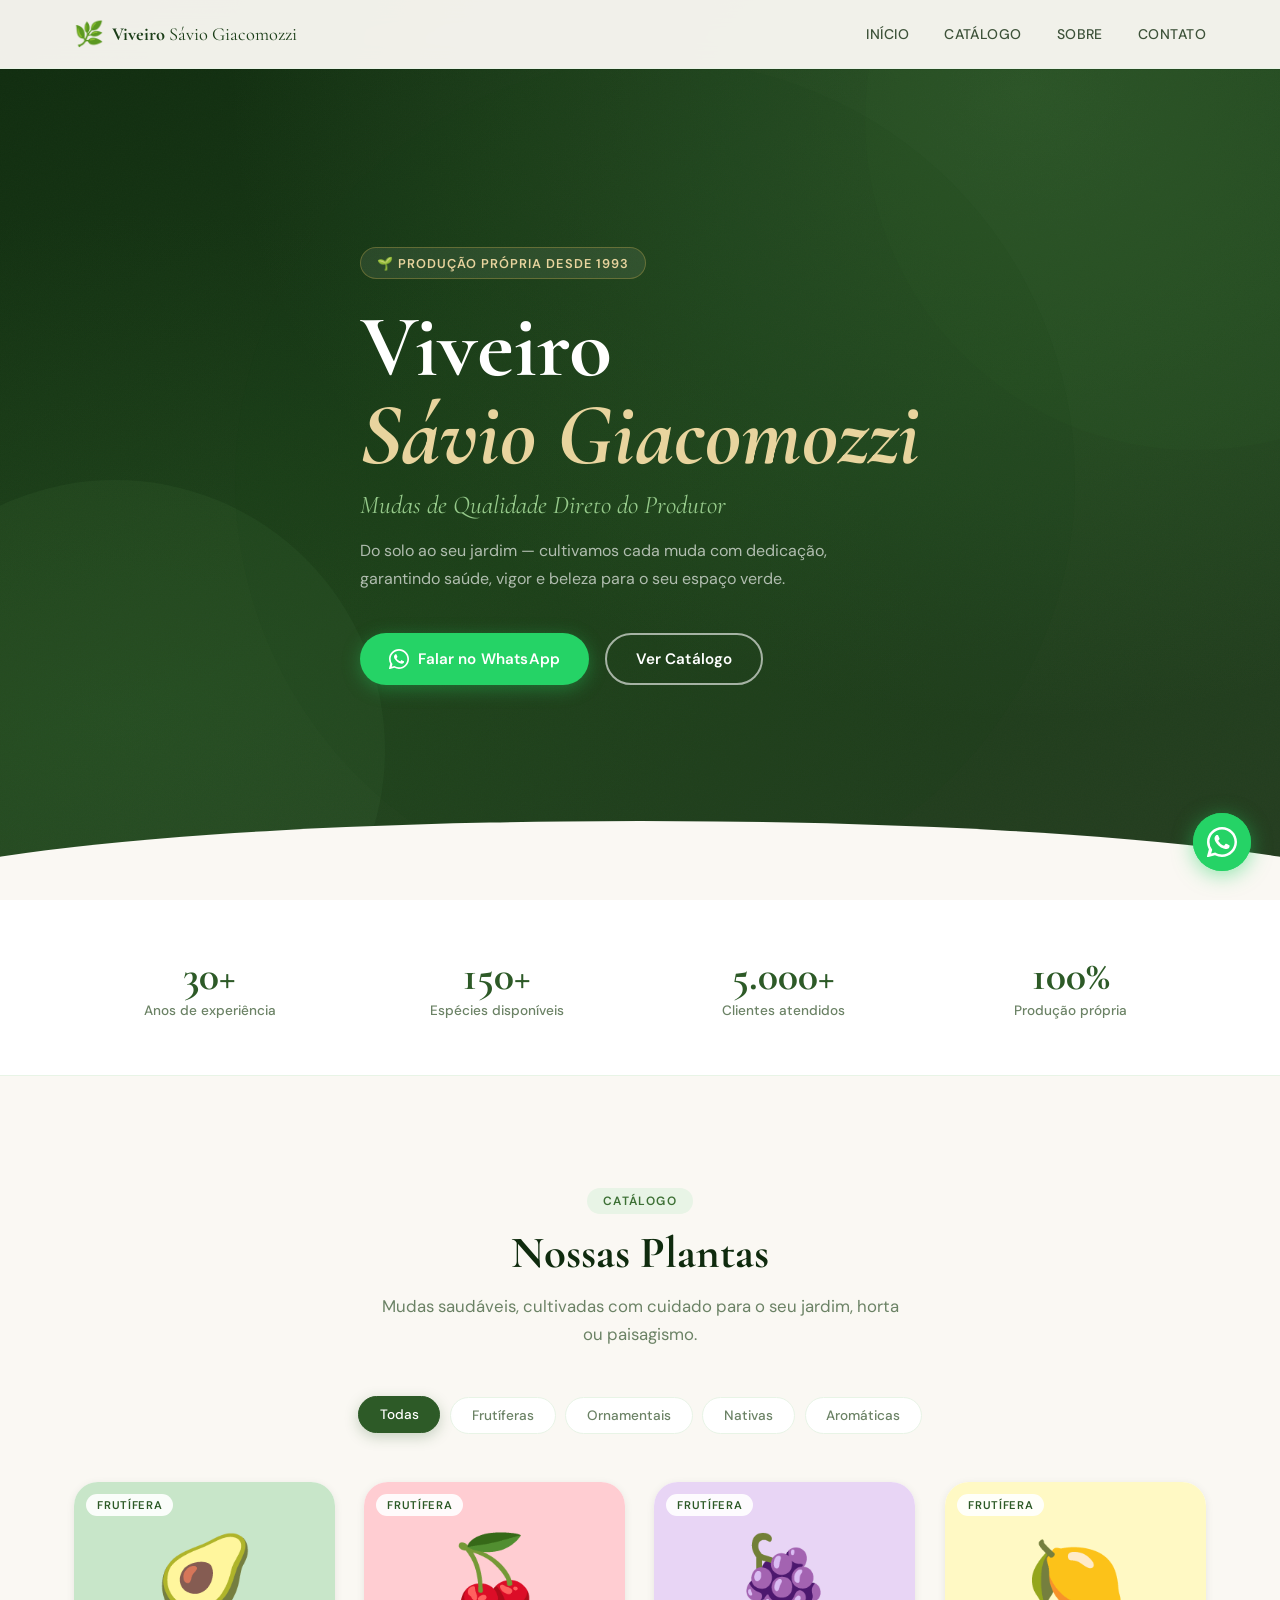
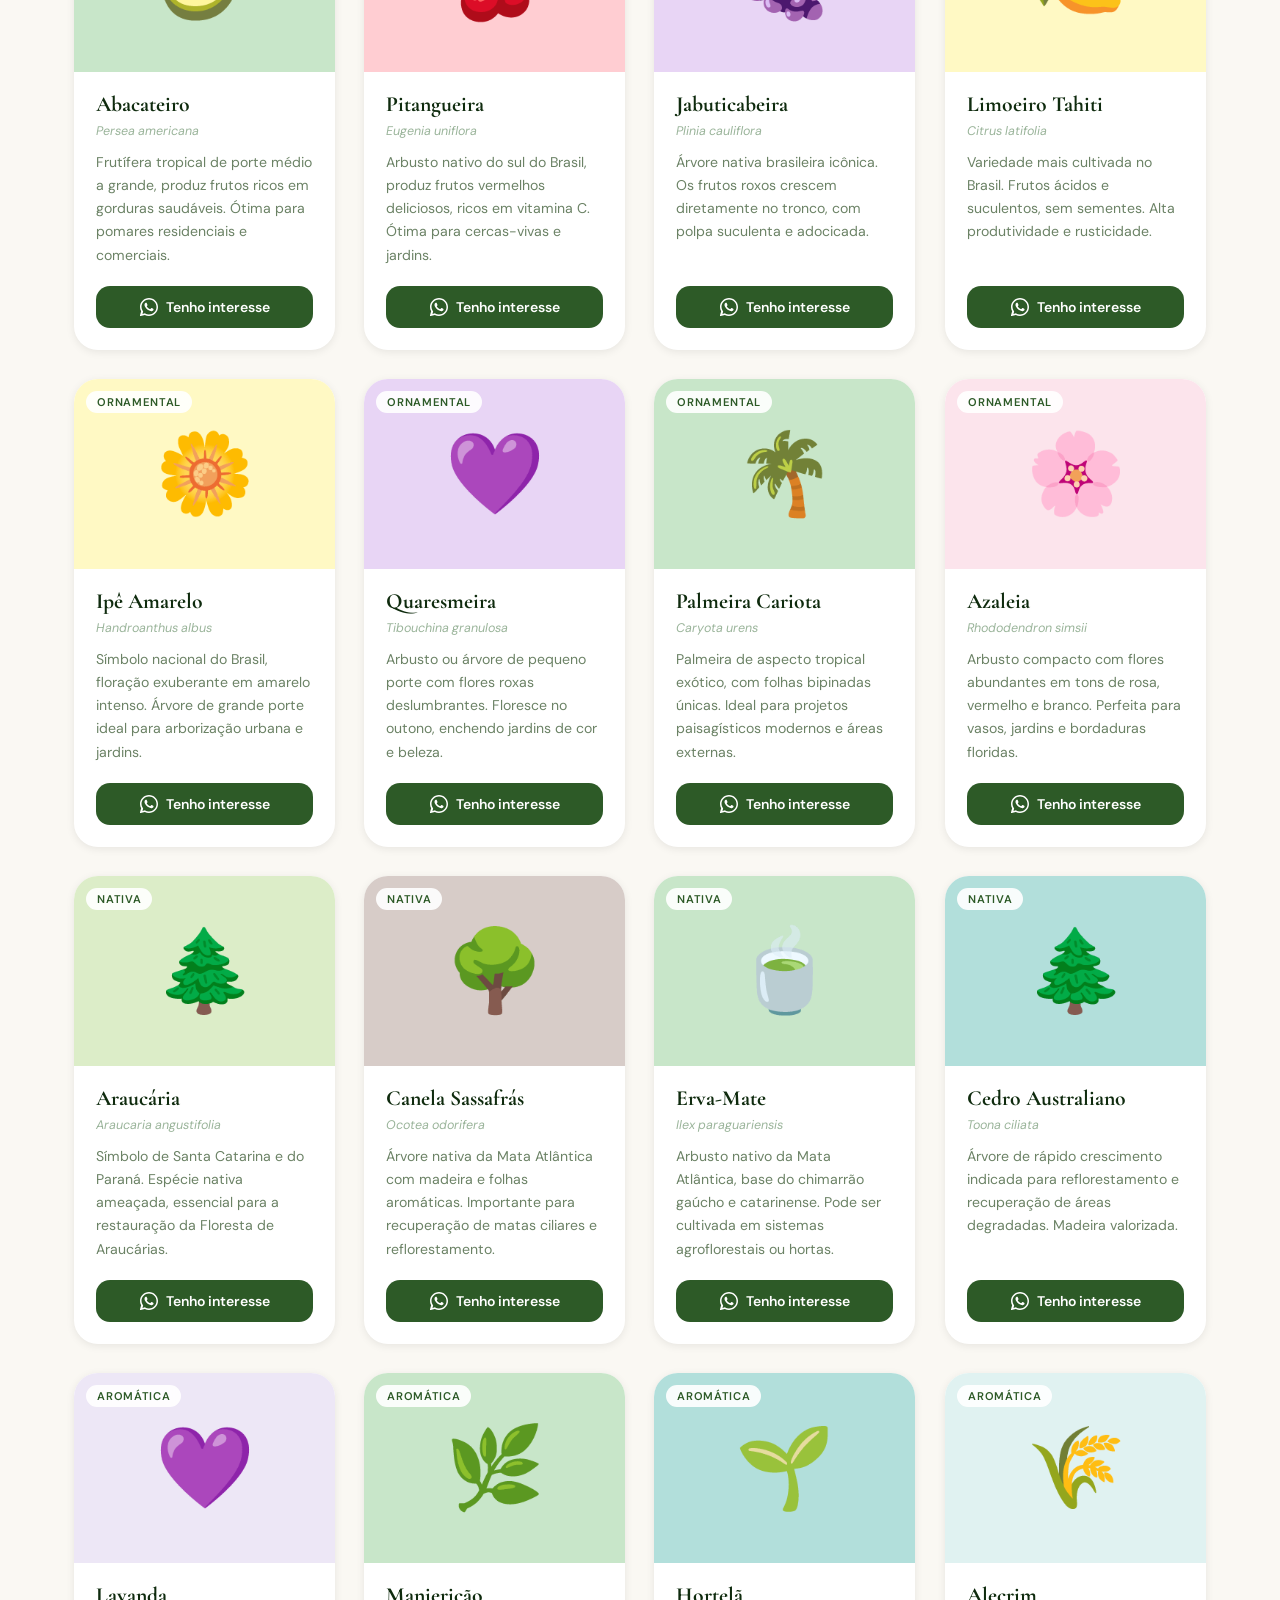
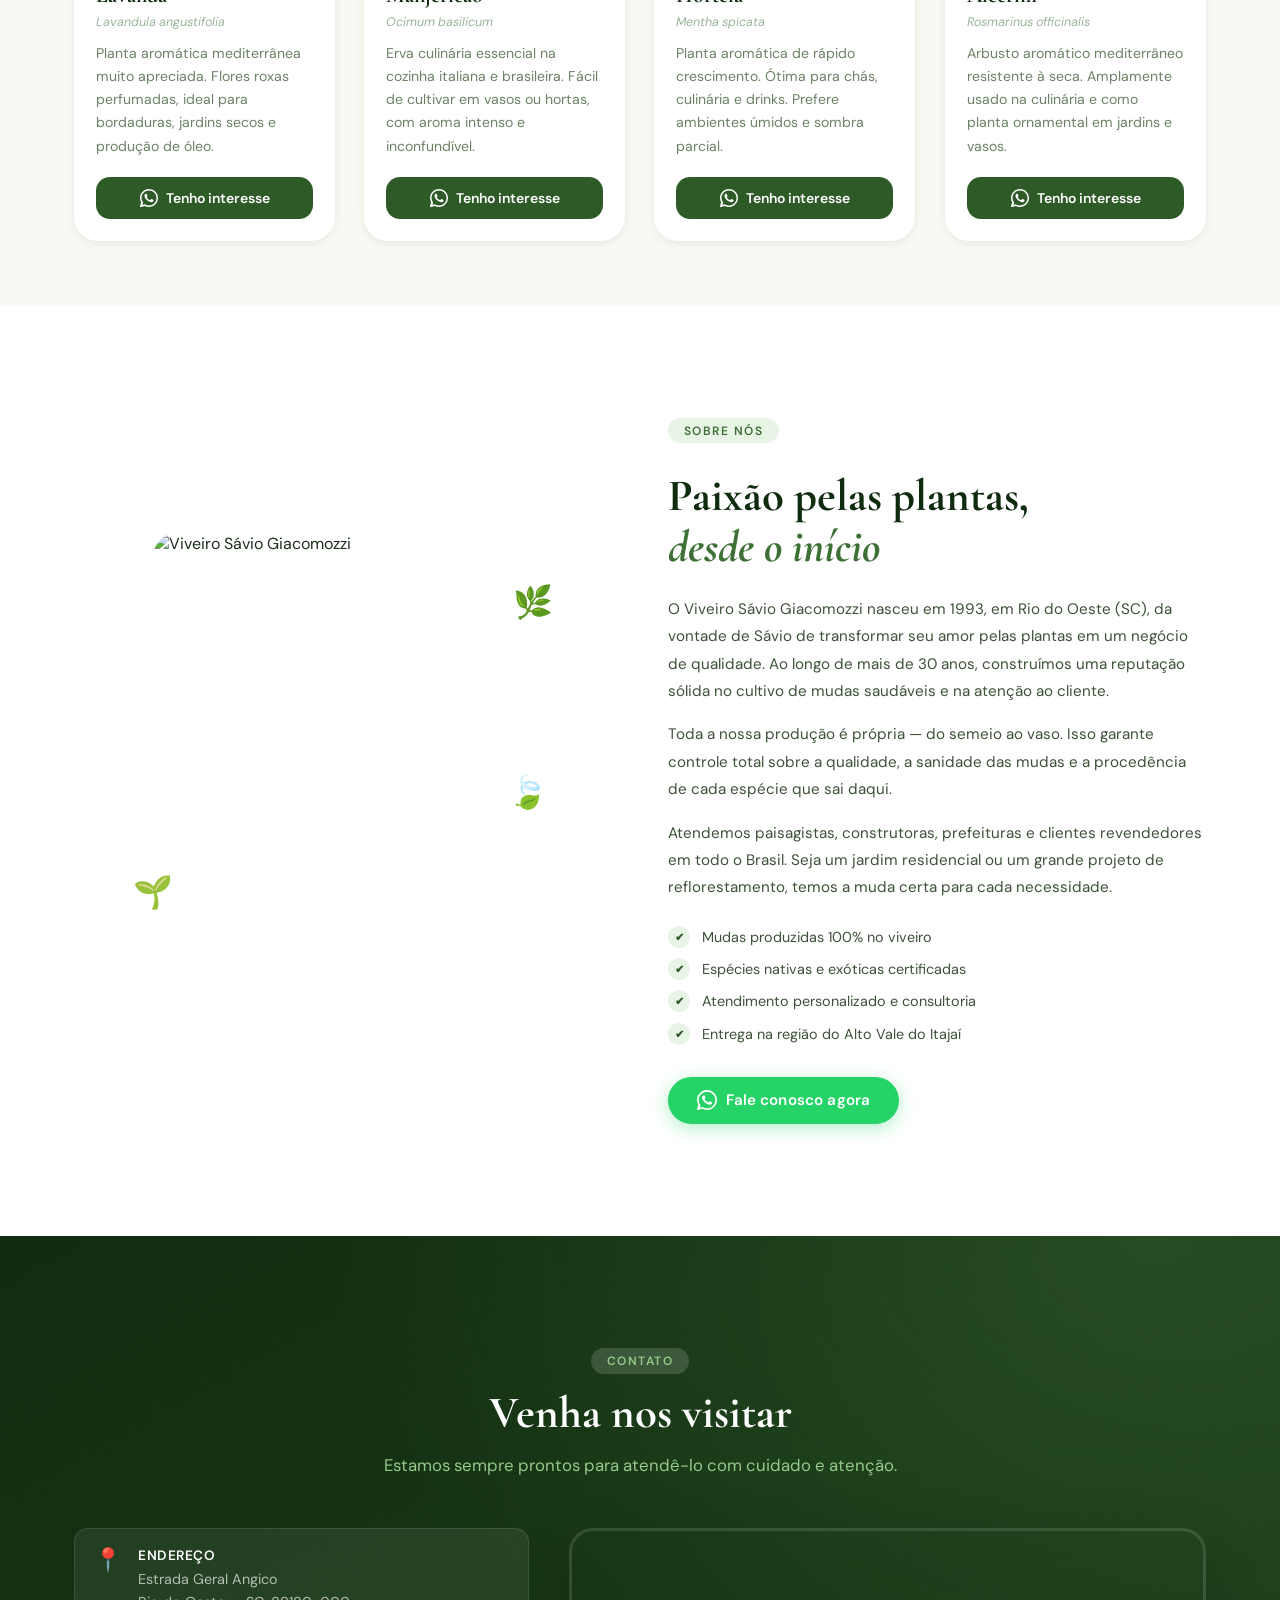
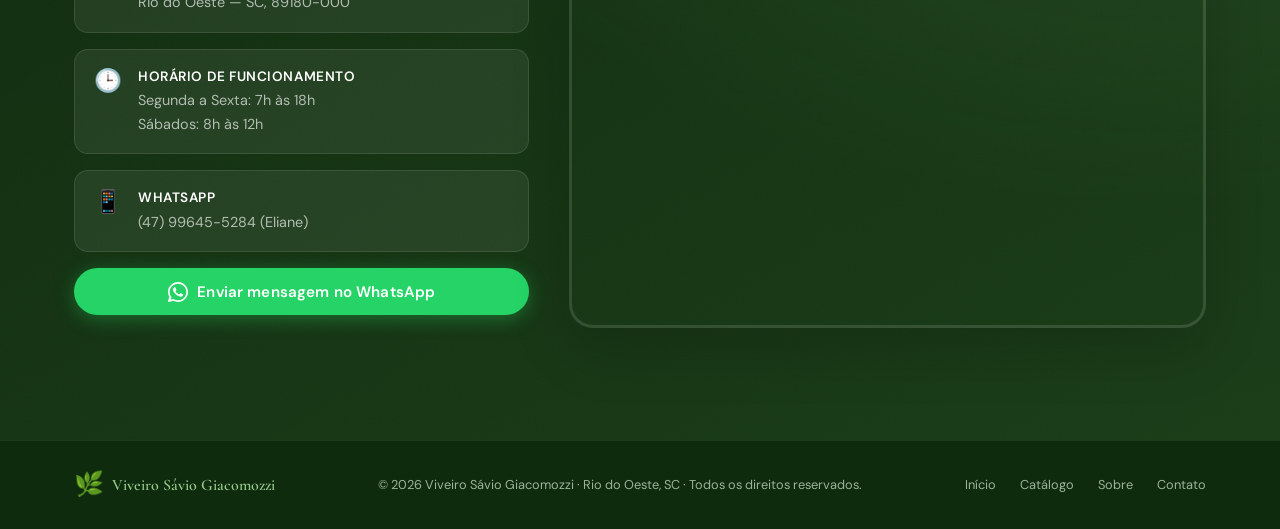
==== index.html @ 4f6715e6 "Add files via upload" ====
<!DOCTYPE html>
<html lang="pt-BR">
<head>
  <meta charset="UTF-8" />
  <meta name="viewport" content="width=device-width, initial-scale=1.0" />
  <title>Viveiro Sávio Giacomozzi — Mudas direto do produtor</title>
  <meta name="description" content="Viveiro Sávio Giacomozzi. Mudas de qualidade direto do produtor em Santa Catarina. Frutíferas, ornamentais, nativas e muito mais." />
  <link rel="stylesheet" href="style.css" />
  <!-- Google Fonts: Cormorant Garamond (display) + DM Sans (body) -->
  <link rel="preconnect" href="https://fonts.googleapis.com" />
  <link rel="preconnect" href="https://fonts.gstatic.com" crossorigin />
  <link href="https://fonts.googleapis.com/css2?family=Cormorant+Garamond:ital,wght@0,400;0,600;0,700;1,400;1,600&family=DM+Sans:wght@300;400;500;600&display=swap" rel="stylesheet" />
</head>
<body>

  <!-- ============================================================
       HEADER / NAV
  ============================================================ -->
  <header class="site-header" id="header">
    <div class="header-inner container">
      <a href="#home" class="logo" aria-label="Viveiro Sávio Giacomozzi">
        <span class="logo-icon">🌿</span>
        <span class="logo-text">
          <strong>Viveiro</strong> Sávio Giacomozzi
        </span>
      </a>

      <!-- Desktop nav -->
      <nav class="nav-desktop" aria-label="Menu principal">
        <a href="#home">Início</a>
        <a href="#catalogo">Catálogo</a>
        <a href="#sobre">Sobre</a>
        <a href="#contato">Contato</a>
      </nav>

      <!-- Hamburger (mobile) -->
      <button class="hamburger" id="hamburger" aria-label="Abrir menu" aria-expanded="false">
        <span></span><span></span><span></span>
      </button>
    </div>

    <!-- Mobile menu -->
    <nav class="nav-mobile" id="navMobile" aria-label="Menu mobile">
      <a href="#home" class="nav-mobile__link">Início</a>
      <a href="#catalogo" class="nav-mobile__link">Catálogo</a>
      <a href="#sobre" class="nav-mobile__link">Sobre</a>
      <a href="#contato" class="nav-mobile__link">Contato</a>
    </nav>
  </header>

  <!-- ============================================================
       HERO / HOME
  ============================================================ -->
  <section class="hero" id="home">
    <!-- Decorative botanical SVG layer -->
    <div class="hero__bg-art" aria-hidden="true">
      <svg viewBox="0 0 900 600" xmlns="http://www.w3.org/2000/svg" preserveAspectRatio="xMidYMid slice">
        <circle cx="820" cy="80"  r="220" fill="#2d5a27" opacity="0.18"/>
        <circle cx="100" cy="500" r="180" fill="#4a7c3f" opacity="0.14"/>
        <circle cx="460" cy="320" r="280" fill="#1a3d17" opacity="0.10"/>
      </svg>
    </div>

    <div class="hero__content container">
      <div class="hero__badge">🌱 Produção própria desde 1993</div>
      <h1 class="hero__title">
        Viveiro<br/>
        <em>Sávio Giacomozzi</em>
      </h1>
      <p class="hero__sub">Mudas de Qualidade Direto do Produtor</p>
      <p class="hero__desc">
        Do solo ao seu jardim — cultivamos cada muda com dedicação,<br class="br-hide"/>
        garantindo saúde, vigor e beleza para o seu espaço verde.
      </p>
      <div class="hero__actions">
        <a href="#" class="btn btn--whatsapp" id="heroWhatsapp">
          <svg class="btn__icon" viewBox="0 0 24 24" fill="currentColor" aria-hidden="true"><path d="M17.472 14.382c-.297-.149-1.758-.867-2.03-.967-.273-.099-.471-.148-.67.15-.197.297-.767.966-.94 1.164-.173.199-.347.223-.644.075-.297-.15-1.255-.463-2.39-1.475-.883-.788-1.48-1.761-1.653-2.059-.173-.297-.018-.458.13-.606.134-.133.298-.347.446-.52.149-.174.198-.298.298-.497.099-.198.05-.371-.025-.52-.075-.149-.669-1.612-.916-2.207-.242-.579-.487-.5-.669-.51-.173-.008-.371-.01-.57-.01-.198 0-.52.074-.792.372-.272.297-1.04 1.016-1.04 2.479 0 1.462 1.065 2.875 1.213 3.074.149.198 2.096 3.2 5.077 4.487.709.306 1.262.489 1.694.625.712.227 1.36.195 1.871.118.571-.085 1.758-.719 2.006-1.413.248-.694.248-1.289.173-1.413-.074-.124-.272-.198-.57-.347z"/><path d="M12 0C5.373 0 0 5.373 0 12c0 2.115.549 4.099 1.51 5.824L.036 23.145a.75.75 0 0 0 .916.898l5.424-1.419A11.943 11.943 0 0 0 12 24c6.627 0 12-5.373 12-12S18.627 0 12 0zm0 22c-1.854 0-3.6-.5-5.105-1.373l-.367-.214-3.214.84.875-3.131-.232-.381A9.956 9.956 0 0 1 2 12C2 6.477 6.477 2 12 2s10 4.477 10 10-4.477 10-10 10z"/></svg>
          Falar no WhatsApp
        </a>
        <a href="#catalogo" class="btn btn--outline">Ver Catálogo</a>
      </div>
    </div>

    <!-- Decorative leaf strips -->
    <div class="hero__strip" aria-hidden="true"></div>
  </section>

  <!-- ============================================================
       STATS / DESTAQUES
  ============================================================ -->
  <section class="stats" aria-label="Nossos números">
    <div class="container stats__grid">
      <div class="stat-item" data-animate>
        <span class="stat-item__number">30+</span>
        <span class="stat-item__label">Anos de experiência</span>
      </div>
      <div class="stat-item" data-animate>
        <span class="stat-item__number">150+</span>
        <span class="stat-item__label">Espécies disponíveis</span>
      </div>
      <div class="stat-item" data-animate>
        <span class="stat-item__number">5.000+</span>
        <span class="stat-item__label">Clientes atendidos</span>
      </div>
      <div class="stat-item" data-animate>
        <span class="stat-item__number">100%</span>
        <span class="stat-item__label">Produção própria</span>
      </div>
    </div>
  </section>

  <!-- ============================================================
       CATÁLOGO DE PLANTAS
  ============================================================ -->
  <section class="catalogo" id="catalogo">
    <div class="container">
      <div class="section-header">
        <span class="section-header__tag">Catálogo</span>
        <h2 class="section-header__title">Nossas Plantas</h2>
        <p class="section-header__desc">Mudas saudáveis, cultivadas com cuidado para o seu jardim, horta ou paisagismo.</p>
      </div>

      <!-- Filtros de categoria -->
      <div class="filter-bar" role="tablist" aria-label="Filtrar plantas por categoria">
        <button class="filter-btn active" data-filter="all" role="tab" aria-selected="true">Todas</button>
        <button class="filter-btn" data-filter="frutiferas" role="tab" aria-selected="false">Frutíferas</button>
        <button class="filter-btn" data-filter="ornamentais" role="tab" aria-selected="false">Ornamentais</button>
        <button class="filter-btn" data-filter="nativas" role="tab" aria-selected="false">Nativas</button>
        <button class="filter-btn" data-filter="aromaticas" role="tab" aria-selected="false">Aromáticas</button>
      </div>

      <!-- Cards -->
      <div class="cards-grid" id="cardsGrid">
        <!-- Cards gerados via JS -->
      </div>
    </div>
  </section>

  <!-- ============================================================
       SOBRE
  ============================================================ -->
  <section class="sobre" id="sobre">
    <div class="container sobre__inner">

      <div class="sobre__visual" aria-hidden="true">
        <div class="sobre__photo-frame">
          <img src="./imagens/teste.jpg" alt="Viveiro Sávio Giacomozzi" style="width:100%; height:100%; object-fit:cover; border-radius:var(--radius-lg);" />
          <!-- Decorative botanical icons -->
          <div class="botanical-deco">
            <span class="bd bd--1">🌿</span>
            <span class="bd bd--2">🌱</span>
            <span class="bd bd--3">🍃</span>
            
          </div>
        </div>
      </div>

      <div class="sobre__text">
        <span class="section-header__tag">Sobre nós</span>
        <h2 class="sobre__title">Paixão pelas plantas,<br/><em>desde o início</em></h2>
        <p>
          O Viveiro Sávio Giacomozzi nasceu em 1993, em Rio do Oeste (SC), da vontade de Sávio de transformar seu amor pelas plantas em um negócio de qualidade. Ao longo de mais de 30 anos, construímos uma reputação sólida no cultivo de mudas saudáveis e na atenção ao cliente.
        </p>
        <p>
          Toda a nossa produção é própria — do semeio ao vaso. Isso garante controle total sobre a qualidade, a sanidade das mudas e a procedência de cada espécie que sai daqui.
        </p>
        <p>
          Atendemos paisagistas, construtoras, prefeituras e clientes revendedores em todo o Brasil. Seja um jardim residencial ou um grande projeto de reflorestamento, temos a muda certa para cada necessidade.
        </p>

        <ul class="sobre__features">
          <li>
            <span class="feature-icon">✔</span>
            <span>Mudas produzidas 100% no viveiro</span>
          </li>
          <li>
            <span class="feature-icon">✔</span>
            <span>Espécies nativas e exóticas certificadas</span>
          </li>
          <li>
            <span class="feature-icon">✔</span>
            <span>Atendimento personalizado e consultoria</span>
          </li>
          <li>
            <span class="feature-icon">✔</span>
            <span>Entrega na região do Alto Vale do Itajaí</span>
          </li>
        </ul>

        <a href="#" class="btn btn--whatsapp" id="sobreWhatsapp">
          <svg class="btn__icon" viewBox="0 0 24 24" fill="currentColor" aria-hidden="true"><path d="M17.472 14.382c-.297-.149-1.758-.867-2.03-.967-.273-.099-.471-.148-.67.15-.197.297-.767.966-.94 1.164-.173.199-.347.223-.644.075-.297-.15-1.255-.463-2.39-1.475-.883-.788-1.48-1.761-1.653-2.059-.173-.297-.018-.458.13-.606.134-.133.298-.347.446-.52.149-.174.198-.298.298-.497.099-.198.05-.371-.025-.52-.075-.149-.669-1.612-.916-2.207-.242-.579-.487-.5-.669-.51-.173-.008-.371-.01-.57-.01-.198 0-.52.074-.792.372-.272.297-1.04 1.016-1.04 2.479 0 1.462 1.065 2.875 1.213 3.074.149.198 2.096 3.2 5.077 4.487.709.306 1.262.489 1.694.625.712.227 1.36.195 1.871.118.571-.085 1.758-.719 2.006-1.413.248-.694.248-1.289.173-1.413-.074-.124-.272-.198-.57-.347z"/><path d="M12 0C5.373 0 0 5.373 0 12c0 2.115.549 4.099 1.51 5.824L.036 23.145a.75.75 0 0 0 .916.898l5.424-1.419A11.943 11.943 0 0 0 12 24c6.627 0 12-5.373 12-12S18.627 0 12 0zm0 22c-1.854 0-3.6-.5-5.105-1.373l-.367-.214-3.214.84.875-3.131-.232-.381A9.956 9.956 0 0 1 2 12C2 6.477 6.477 2 12 2s10 4.477 10 10-4.477 10-10 10z"/></svg>
          Fale conosco agora
        </a>
      </div>
    </div>
  </section>

  <!-- ============================================================
       CONTATO
  ============================================================ -->
  <section class="contato" id="contato">
    <div class="container">
      <div class="section-header section-header--light">
        <span class="section-header__tag">Contato</span>
        <h2 class="section-header__title">Venha nos visitar</h2>
        <p class="section-header__desc">Estamos sempre prontos para atendê-lo com cuidado e atenção.</p>
      </div>

      <div class="contato__grid">
        <!-- Info cards -->
        <div class="contato__info">

          <div class="info-card">
            <span class="info-card__icon">📍</span>
            <div>
              <strong>Endereço</strong>
              <p>Estrada Geral Angico <br/>Rio do Oeste — SC, 89180-000</p>
            </div>
          </div>

          <div class="info-card">
            <span class="info-card__icon">🕒</span>
            <div>
              <strong>Horário de funcionamento</strong>
              <p>Segunda a Sexta: 7h às 18h<br/>Sábados: 8h às 12h</p>
            </div>
          </div>

          <div class="info-card">
            <span class="info-card__icon">📱</span>
            <div>
              <strong>WhatsApp</strong>
              <p>(47) 99645-5284 (Eliane)</p>
            </div>
          </div>

          <a href="#" class="btn btn--whatsapp btn--full" id="contatoWhatsapp">
            <svg class="btn__icon" viewBox="0 0 24 24" fill="currentColor" aria-hidden="true"><path d="M17.472 14.382c-.297-.149-1.758-.867-2.03-.967-.273-.099-.471-.148-.67.15-.197.297-.767.966-.94 1.164-.173.199-.347.223-.644.075-.297-.15-1.255-.463-2.39-1.475-.883-.788-1.48-1.761-1.653-2.059-.173-.297-.018-.458.13-.606.134-.133.298-.347.446-.52.149-.174.198-.298.298-.497.099-.198.05-.371-.025-.52-.075-.149-.669-1.612-.916-2.207-.242-.579-.487-.5-.669-.51-.173-.008-.371-.01-.57-.01-.198 0-.52.074-.792.372-.272.297-1.04 1.016-1.04 2.479 0 1.462 1.065 2.875 1.213 3.074.149.198 2.096 3.2 5.077 4.487.709.306 1.262.489 1.694.625.712.227 1.36.195 1.871.118.571-.085 1.758-.719 2.006-1.413.248-.694.248-1.289.173-1.413-.074-.124-.272-.198-.57-.347z"/><path d="M12 0C5.373 0 0 5.373 0 12c0 2.115.549 4.099 1.51 5.824L.036 23.145a.75.75 0 0 0 .916.898l5.424-1.419A11.943 11.943 0 0 0 12 24c6.627 0 12-5.373 12-12S18.627 0 12 0zm0 22c-1.854 0-3.6-.5-5.105-1.373l-.367-.214-3.214.84.875-3.131-.232-.381A9.956 9.956 0 0 1 2 12C2 6.477 6.477 2 12 2s10 4.477 10 10-4.477 10-10 10z"/></svg>
            Enviar mensagem no WhatsApp
          </a>
        </div>

        <!-- Mapa -->
        <div class="contato__mapa">
          <iframe
            src="https://www.google.com/maps/embed?pb=!1m18!1m12!1m3!1d1491.6268887045255!2d-49.841701436800754!3d-27.22837325829725!2m3!1f0!2f0!3f0!3m2!1i1024!2i768!4f13.1!3m3!1m2!1s0x94dfcf24ecdf8aa5%3A0x31631d253d05b7c4!2sViveiro%20Savio%20Giacomozzi!5e0!3m2!1spt-BR!2sbr!4v1774557422356!5m2!1spt-BR!2sbr" width="600" height="450" style="border:0;" allowfullscreen="" loading="lazy" referrerpolicy="no-referrer-when-downgrade"
            width="100%"
            height="100%"
            style="border:0;"
            allowfullscreen=""
            loading="lazy"
            referrerpolicy="no-referrer-when-downgrade"
            title="Localização do Viveiro Sávio Giacomozzi"
          ></iframe>
        </div>
      </div>
    </div>
  </section>

  <!-- ============================================================
       FOOTER
  ============================================================ -->
  <footer class="footer">
    <div class="container footer__inner">
      <div class="footer__brand">
        <span class="logo-icon">🌿</span>
        <span>Viveiro Sávio Giacomozzi</span>
      </div>
      <p class="footer__copy">© 2026 Viveiro Sávio Giacomozzi · Rio do Oeste, SC · Todos os direitos reservados.</p>
      <nav class="footer__nav" aria-label="Rodapé">
        <a href="#home">Início</a>
        <a href="#catalogo">Catálogo</a>
        <a href="#sobre">Sobre</a>
        <a href="#contato">Contato</a>
      </nav>
    </div>
  </footer>

  <!-- ============================================================
       BOTÃO FLUTUANTE WHATSAPP
  ============================================================ -->
  <a href="#" class="fab-whatsapp" id="fabWhatsapp" aria-label="Falar pelo WhatsApp">
    <svg viewBox="0 0 24 24" fill="currentColor" aria-hidden="true"><path d="M17.472 14.382c-.297-.149-1.758-.867-2.03-.967-.273-.099-.471-.148-.67.15-.197.297-.767.966-.94 1.164-.173.199-.347.223-.644.075-.297-.15-1.255-.463-2.39-1.475-.883-.788-1.48-1.761-1.653-2.059-.173-.297-.018-.458.13-.606.134-.133.298-.347.446-.52.149-.174.198-.298.298-.497.099-.198.05-.371-.025-.52-.075-.149-.669-1.612-.916-2.207-.242-.579-.487-.5-.669-.51-.173-.008-.371-.01-.57-.01-.198 0-.52.074-.792.372-.272.297-1.04 1.016-1.04 2.479 0 1.462 1.065 2.875 1.213 3.074.149.198 2.096 3.2 5.077 4.487.709.306 1.262.489 1.694.625.712.227 1.36.195 1.871.118.571-.085 1.758-.719 2.006-1.413.248-.694.248-1.289.173-1.413-.074-.124-.272-.198-.57-.347z"/><path d="M12 0C5.373 0 0 5.373 0 12c0 2.115.549 4.099 1.51 5.824L.036 23.145a.75.75 0 0 0 .916.898l5.424-1.419A11.943 11.943 0 0 0 12 24c6.627 0 12-5.373 12-12S18.627 0 12 0zm0 22c-1.854 0-3.6-.5-5.105-1.373l-.367-.214-3.214.84.875-3.131-.232-.381A9.956 9.956 0 0 1 2 12C2 6.477 6.477 2 12 2s10 4.477 10 10-4.477 10-10 10z"/></svg>
    <span class="fab-whatsapp__tooltip">Fale conosco!</span>
  </a>

  <script src="script.js"></script>
</body>
</html>
---- style.css ----
/* =============================================================
   VIVEIRO SÁVIO GIACOMOZZI — style.css
   Estética: Orgânica & Premium
   Tipografia: Cormorant Garamond (display) + DM Sans (body)
============================================================= */

/* ─── RESET & BASE ─────────────────────────────────────── */
*, *::before, *::after { box-sizing: border-box; margin: 0; padding: 0; }
html { scroll-behavior: smooth; font-size: 16px; }
body {
  font-family: 'DM Sans', sans-serif;
  font-weight: 400;
  color: var(--text);
  background: var(--bg);
  overflow-x: hidden;
  -webkit-font-smoothing: antialiased;
}
img { max-width: 100%; display: block; }
a { text-decoration: none; color: inherit; }
ul { list-style: none; }
button { font-family: inherit; cursor: pointer; border: none; background: none; }

/* ─── DESIGN TOKENS ────────────────────────────────────── */
:root {
  /* Colors */
  --green-900: #0f2b0e;
  --green-800: #1a3d17;
  --green-700: #2d5a27;
  --green-600: #3d7035;
  --green-500: #4a8641;
  --green-400: #6aaa5f;
  --green-300: #95c98a;
  --green-100: #e8f4e6;
  --green-50:  #f3faf2;

  --gold:      #c9a84c;
  --gold-light:#e8d49e;

  --cream:     #faf8f3;
  --white:     #ffffff;

  --text:      #1e2d1c;
  --text-mid:  #3d5239;
  --text-soft: #6b8265;
  --text-light:#9ab49a;

  --bg:        var(--cream);
  --bg-dark:   var(--green-800);

  /* Spacing */
  --space-xs:  0.5rem;
  --space-sm:  1rem;
  --space-md:  2rem;
  --space-lg:  4rem;
  --space-xl:  7rem;

  /* Radius */
  --radius-sm: 6px;
  --radius-md: 14px;
  --radius-lg: 24px;
  --radius-xl: 40px;

  /* Shadows */
  --shadow-sm: 0 2px 8px rgba(0,0,0,0.08);
  --shadow-md: 0 8px 32px rgba(0,0,0,0.12);
  --shadow-lg: 0 20px 60px rgba(0,0,0,0.16);

  /* Transitions */
  --ease: cubic-bezier(0.25, 0.46, 0.45, 0.94);
  --trans: 0.3s var(--ease);
}

/* ─── UTILS ─────────────────────────────────────────────── */
.container {
  max-width: 1180px;
  margin: 0 auto;
  padding: 0 1.5rem;
}
.br-hide { display: none; }
@media (min-width: 768px) { .br-hide { display: inline; } }

/* ─── HEADER ────────────────────────────────────────────── */
.site-header {
  position: fixed;
  top: 0; left: 0; right: 0;
  z-index: 900;
  background: rgba(250,248,243,0.96);
  backdrop-filter: blur(12px);
  box-shadow: 0 1px 0 rgba(0,0,0,0.08);
  transition: background var(--trans), box-shadow var(--trans);
}
.header-inner {
  display: flex;
  align-items: center;
  justify-content: space-between;
  height: 68px;
}

/* Logo */
.logo {
  display: flex;
  align-items: center;
  gap: 0.5rem;
}
.logo-icon { font-size: 1.5rem; line-height: 1; }
.logo-text {
  font-family: 'Cormorant Garamond', serif;
  font-size: 1.15rem;
  color: var(--green-800);
  white-space: nowrap;
}
.logo-text strong { font-weight: 700; }

/* Desktop nav */
.nav-desktop {
  display: none;
  gap: 2.2rem;
}
@media (min-width: 768px) { .nav-desktop { display: flex; } }
.nav-desktop a {
  font-size: 0.875rem;
  font-weight: 500;
  color: var(--text-mid);
  letter-spacing: 0.03em;
  text-transform: uppercase;
  transition: color var(--trans);
  position: relative;
}
.nav-desktop a::after {
  content: '';
  position: absolute;
  bottom: -3px; left: 0;
  width: 0; height: 2px;
  background: var(--green-600);
  transition: width var(--trans);
  border-radius: 2px;
}
.nav-desktop a:hover { color: var(--green-700); }
.nav-desktop a:hover::after { width: 100%; }

/* Hamburger */
.hamburger {
  display: flex;
  flex-direction: column;
  gap: 5px;
  padding: 6px;
}
@media (min-width: 768px) { .hamburger { display: none; } }
.hamburger span {
  display: block;
  width: 24px; height: 2px;
  background: var(--green-800);
  border-radius: 2px;
  transition: transform var(--trans), opacity var(--trans);
}
.hamburger.open span:nth-child(1) { transform: translateY(7px) rotate(45deg); }
.hamburger.open span:nth-child(2) { opacity: 0; }
.hamburger.open span:nth-child(3) { transform: translateY(-7px) rotate(-45deg); }

/* Mobile nav */
.nav-mobile {
  display: flex;
  flex-direction: column;
  background: var(--white);
  border-top: 1px solid var(--green-100);
  max-height: 0;
  overflow: hidden;
  transition: max-height 0.4s var(--ease);
}
.nav-mobile.open { max-height: 280px; }
.nav-mobile__link {
  padding: 1rem 1.5rem;
  font-size: 1rem;
  font-weight: 500;
  color: var(--text);
  border-bottom: 1px solid var(--green-50);
  transition: background var(--trans), color var(--trans);
}
.nav-mobile__link:hover {
  background: var(--green-50);
  color: var(--green-700);
}

/* ─── BUTTONS ────────────────────────────────────────────── */
.btn {
  display: inline-flex;
  align-items: center;
  gap: 0.6rem;
  padding: 0.85rem 1.8rem;
  border-radius: var(--radius-xl);
  font-size: 0.95rem;
  font-weight: 600;
  letter-spacing: 0.01em;
  transition: transform var(--trans), box-shadow var(--trans), background var(--trans), color var(--trans);
  cursor: pointer;
  white-space: nowrap;
}
.btn:hover { transform: translateY(-2px); }
.btn:active { transform: translateY(0); }

.btn--whatsapp {
  background: #25d366;
  color: var(--white);
  box-shadow: 0 4px 18px rgba(37,211,102,0.35);
}
.btn--whatsapp:hover {
  background: #20bc5c;
  box-shadow: 0 8px 28px rgba(37,211,102,0.45);
}

.btn--outline {
  background: transparent;
  color: var(--white);
  border: 2px solid rgba(255,255,255,0.6);
}
.btn--outline:hover {
  background: rgba(255,255,255,0.12);
  border-color: var(--white);
}

.btn--green {
  background: var(--green-700);
  color: var(--white);
  box-shadow: 0 4px 14px rgba(45,90,39,0.3);
}
.btn--green:hover {
  background: var(--green-600);
  box-shadow: 0 8px 24px rgba(45,90,39,0.38);
}

.btn__icon { width: 20px; height: 20px; flex-shrink: 0; }
.btn--full { width: 100%; justify-content: center; }

/* ─── SECTION HEADER ─────────────────────────────────────── */
.section-header {
  text-align: center;
  margin-bottom: 3rem;
}
.section-header__tag {
  display: inline-block;
  font-size: 0.75rem;
  font-weight: 600;
  letter-spacing: 0.12em;
  text-transform: uppercase;
  color: var(--green-600);
  background: var(--green-100);
  padding: 0.3rem 1rem;
  border-radius: 99px;
  margin-bottom: 0.9rem;
}
.section-header__title {
  font-family: 'Cormorant Garamond', serif;
  font-size: clamp(2rem, 4vw, 2.8rem);
  font-weight: 700;
  color: var(--green-900);
  line-height: 1.15;
  margin-bottom: 0.75rem;
}
.section-header__desc {
  font-size: 1.05rem;
  color: var(--text-soft);
  max-width: 520px;
  margin: 0 auto;
  line-height: 1.7;
}
.section-header--light .section-header__tag {
  background: rgba(255,255,255,0.15);
  color: var(--green-300);
}
.section-header--light .section-header__title { color: var(--white); }
.section-header--light .section-header__desc { color: var(--green-300); }

/* ─── HERO ───────────────────────────────────────────────── */
.hero {
  position: relative;
  min-height: 100vh;
  display: flex;
  align-items: center;
  background:
    radial-gradient(ellipse at 80% 10%, rgba(106,170,95,0.25) 0%, transparent 55%),
    radial-gradient(ellipse at 10% 80%, rgba(45,90,39,0.3) 0%, transparent 50%),
    linear-gradient(160deg, var(--green-900) 0%, var(--green-800) 55%, #253d20 100%);
  overflow: hidden;
}

/* Subtle noise texture overlay */
.hero::before {
  content: '';
  position: absolute;
  inset: 0;
  background-image: url("data:image/svg+xml,%3Csvg xmlns='http://www.w3.org/2000/svg' width='300' height='300'%3E%3Cfilter id='n'%3E%3CfeTurbulence type='fractalNoise' baseFrequency='0.75' numOctaves='4' stitchTiles='stitch'/%3E%3C/filter%3E%3Crect width='300' height='300' filter='url(%23n)' opacity='0.04'/%3E%3C/svg%3E");
  opacity: 0.6;
  pointer-events: none;
}

.hero__bg-art {
  position: absolute;
  inset: 0;
  pointer-events: none;
  overflow: hidden;
}
.hero__bg-art svg {
  width: 100%; height: 100%;
  position: absolute;
  inset: 0;
}

.hero__content {
  position: relative;
  z-index: 2;
  padding: 8rem 1.5rem 6rem;
  max-width: 1180px;
  margin: 0 auto;
}

.hero__badge {
  display: inline-flex;
  align-items: center;
  gap: 0.4rem;
  font-size: 0.8rem;
  font-weight: 600;
  letter-spacing: 0.08em;
  text-transform: uppercase;
  color: var(--gold-light);
  background: rgba(255,255,255,0.08);
  border: 1px solid rgba(201,168,76,0.35);
  padding: 0.4rem 1rem;
  border-radius: 99px;
  margin-bottom: 1.5rem;
  animation: fadeUp 0.7s var(--ease) both;
}

.hero__title {
  font-family: 'Cormorant Garamond', serif;
  font-size: clamp(3rem, 7vw, 5.5rem);
  font-weight: 700;
  color: var(--white);
  line-height: 1.0;
  margin-bottom: 0.6rem;
  animation: fadeUp 0.7s var(--ease) 0.1s both;
}
.hero__title em {
  font-style: italic;
  color: var(--gold-light);
  display: block;
}

.hero__sub {
  font-family: 'Cormorant Garamond', serif;
  font-size: clamp(1.2rem, 2.5vw, 1.6rem);
  font-style: italic;
  color: var(--green-300);
  margin-bottom: 1.1rem;
  animation: fadeUp 0.7s var(--ease) 0.2s both;
}

.hero__desc {
  font-size: 1rem;
  color: rgba(255,255,255,0.65);
  max-width: 480px;
  line-height: 1.75;
  margin-bottom: 2.5rem;
  animation: fadeUp 0.7s var(--ease) 0.3s both;
}

.hero__actions {
  display: flex;
  flex-wrap: wrap;
  gap: 1rem;
  animation: fadeUp 0.7s var(--ease) 0.4s both;
}

.hero__strip {
  position: absolute;
  bottom: -1px; left: 0; right: 0;
  height: 80px;
  background: var(--cream);
  clip-path: ellipse(60% 100% at 50% 100%);
}

/* ─── STATS ──────────────────────────────────────────────── */
.stats {
  background: var(--white);
  padding: 3.5rem 0;
  border-bottom: 1px solid var(--green-100);
}
.stats__grid {
  display: grid;
  grid-template-columns: repeat(2, 1fr);
  gap: 2rem 1rem;
  text-align: center;
}
@media (min-width: 640px) {
  .stats__grid { grid-template-columns: repeat(4, 1fr); }
}
.stat-item {
  display: flex; flex-direction: column; gap: 0.3rem;
  opacity: 0; transform: translateY(20px);
  transition: opacity 0.6s var(--ease), transform 0.6s var(--ease);
}
.stat-item.visible { opacity: 1; transform: translateY(0); }
.stat-item__number {
  font-family: 'Cormorant Garamond', serif;
  font-size: 2.6rem;
  font-weight: 700;
  color: var(--green-700);
  line-height: 1;
}
.stat-item__label {
  font-size: 0.85rem;
  color: var(--text-soft);
  font-weight: 500;
}

/* ─── CATÁLOGO ───────────────────────────────────────────── */
.catalogo {
  padding: var(--space-xl) 0 var(--space-lg);
  background: var(--cream);
}

/* Filtros */
.filter-bar {
  display: flex;
  flex-wrap: wrap;
  gap: 0.6rem;
  justify-content: center;
  margin-bottom: 3rem;
}
.filter-btn {
  padding: 0.55rem 1.3rem;
  border-radius: 99px;
  font-size: 0.85rem;
  font-weight: 500;
  color: var(--text-soft);
  background: var(--white);
  border: 1.5px solid var(--green-100);
  transition: background var(--trans), color var(--trans), border-color var(--trans), transform var(--trans), box-shadow var(--trans);
}
.filter-btn:hover, .filter-btn.active {
  background: var(--green-700);
  color: var(--white);
  border-color: var(--green-700);
  box-shadow: 0 4px 14px rgba(45,90,39,0.25);
  transform: translateY(-1px);
}

/* Grid de cards */
.cards-grid {
  display: grid;
  grid-template-columns: repeat(auto-fill, minmax(260px, 1fr));
  gap: 1.8rem;
}

/* Card */
.plant-card {
  background: var(--white);
  border-radius: var(--radius-lg);
  overflow: hidden;
  box-shadow: var(--shadow-sm);
  transition: transform var(--trans), box-shadow var(--trans);
  display: flex;
  flex-direction: column;
  animation: cardIn 0.5s var(--ease) both;
}
.plant-card:hover {
  transform: translateY(-6px);
  box-shadow: var(--shadow-md);
}
.plant-card.hidden {
  display: none;
}

/* Card image */
.plant-card__img {
  width: 100%;
  height: 190px;
  object-fit: cover;
  display: block;
  background: var(--green-100);
  position: relative;
  overflow: hidden;
}
.plant-card__img-wrap {
  height: 190px;
  overflow: hidden;
  position: relative;
}
.plant-card__img-wrap img {
  width: 100%; height: 100%;
  object-fit: cover;
  transition: transform 0.5s var(--ease);
}
.plant-card:hover .plant-card__img-wrap img { transform: scale(1.06); }

/* Category badge */
.plant-card__badge {
  position: absolute;
  top: 12px; left: 12px;
  background: rgba(255,255,255,0.9);
  color: var(--green-700);
  font-size: 0.7rem;
  font-weight: 600;
  letter-spacing: 0.06em;
  text-transform: uppercase;
  padding: 0.25rem 0.7rem;
  border-radius: 99px;
  backdrop-filter: blur(6px);
}

/* Card body */
.plant-card__body {
  padding: 1.2rem 1.4rem 1.4rem;
  display: flex;
  flex-direction: column;
  flex: 1;
}
.plant-card__name {
  font-family: 'Cormorant Garamond', serif;
  font-size: 1.35rem;
  font-weight: 700;
  color: var(--green-900);
  margin-bottom: 0.35rem;
}
.plant-card__sci {
  font-size: 0.78rem;
  font-style: italic;
  color: var(--text-light);
  margin-bottom: 0.75rem;
}
.plant-card__desc {
  font-size: 0.88rem;
  color: var(--text-soft);
  line-height: 1.65;
  flex: 1;
  margin-bottom: 1.2rem;
}
.plant-card__btn {
  display: inline-flex;
  align-items: center;
  justify-content: center;
  gap: 0.5rem;
  width: 100%;
  padding: 0.75rem 1rem;
  background: var(--green-700);
  color: var(--white);
  border-radius: var(--radius-md);
  font-size: 0.875rem;
  font-weight: 600;
  transition: background var(--trans), box-shadow var(--trans), transform var(--trans);
}
.plant-card__btn:hover {
  background: var(--green-600);
  box-shadow: 0 6px 20px rgba(45,90,39,0.3);
  transform: translateY(-1px);
}
.plant-card__btn svg { width: 18px; height: 18px; }

/* ─── SOBRE ───────────────────────────────────────────────── */
.sobre {
  background: var(--white);
  padding: var(--space-xl) 0;
}
.sobre__inner {
  display: grid;
  grid-template-columns: 1fr;
  gap: 3.5rem;
  align-items: center;
}
@media (min-width: 900px) {
  .sobre__inner { grid-template-columns: 1fr 1fr; }
}

.sobre__visual {
  display: flex;
  justify-content: center;
}
.sobre__photo-frame {
  position: relative;
  width: min(380px, 90vw);
  aspect-ratio: 4/5;
}
.sobre__photo-bg {
  width: 100%; height: 100%;
  border-radius: var(--radius-lg);
  background:
    radial-gradient(ellipse at 30% 40%, var(--green-400) 0%, var(--green-700) 50%, var(--green-900) 100%);
  box-shadow: var(--shadow-lg);
  position: relative;
  overflow: hidden;
}
.sobre__photo-bg::after {
  content: '🌿🌱🍃🌾🌻🌲🌳🌴';
  position: absolute;
  inset: 0;
  display: flex;
  align-items: center;
  justify-content: center;
  font-size: 5rem;
  letter-spacing: 1rem;
  line-height: 2;
  word-break: break-all;
  opacity: 0.18;
  filter: blur(1px);
}

.botanical-deco .bd {
  position: absolute;
  font-size: 2rem;
  animation: float 4s ease-in-out infinite;
}
.bd--1 { top: 10%;  right: -20px; animation-delay: 0s; }
.bd--2 { bottom: 20%; left: -20px; animation-delay: 1s; }
.bd--3 { top: 50%;  right: -15px; animation-delay: 2s; }
.bd--4 { bottom: 5%; right: 20%; animation-delay: 0.5s; }

.sobre__text .section-header__tag { text-align: left; }
.sobre__title {
  font-family: 'Cormorant Garamond', serif;
  font-size: clamp(2rem, 3.5vw, 2.8rem);
  font-weight: 700;
  color: var(--green-900);
  line-height: 1.15;
  margin: 0.8rem 0 1.4rem;
}
.sobre__title em { font-style: italic; color: var(--green-600); }

.sobre__text p {
  font-size: 0.95rem;
  color: var(--text-mid);
  line-height: 1.8;
  margin-bottom: 1rem;
}

.sobre__features {
  margin: 1.5rem 0 2rem;
  display: flex;
  flex-direction: column;
  gap: 0.65rem;
}
.sobre__features li {
  display: flex;
  align-items: center;
  gap: 0.75rem;
  font-size: 0.9rem;
  color: var(--text-mid);
}
.feature-icon {
  display: flex;
  align-items: center;
  justify-content: center;
  width: 22px; height: 22px;
  min-width: 22px;
  background: var(--green-100);
  color: var(--green-700);
  border-radius: 50%;
  font-size: 0.7rem;
  font-weight: 700;
}

/* ─── CONTATO ────────────────────────────────────────────── */
.contato {
  background:
    radial-gradient(ellipse at 90% 0%, rgba(106,170,95,0.2) 0%, transparent 50%),
    linear-gradient(150deg, var(--green-900) 0%, var(--green-800) 100%);
  padding: var(--space-xl) 0;
  position: relative;
  overflow: hidden;
}
.contato::before {
  content: '';
  position: absolute;
  inset: 0;
  background-image: url("data:image/svg+xml,%3Csvg xmlns='http://www.w3.org/2000/svg' width='300' height='300'%3E%3Cfilter id='n'%3E%3CfeTurbulence type='fractalNoise' baseFrequency='0.75' numOctaves='4' stitchTiles='stitch'/%3E%3C/filter%3E%3Crect width='300' height='300' filter='url(%23n)' opacity='0.04'/%3E%3C/svg%3E");
  opacity: 0.5;
  pointer-events: none;
}

.contato__grid {
  display: grid;
  grid-template-columns: 1fr;
  gap: 2.5rem;
  position: relative;
  z-index: 1;
}
@media (min-width: 768px) {
  .contato__grid { grid-template-columns: 1fr 1.4fr; align-items: start; }
}

.contato__info {
  display: flex;
  flex-direction: column;
  gap: 1rem;
}

.info-card {
  display: flex;
  gap: 1rem;
  align-items: flex-start;
  background: rgba(255,255,255,0.07);
  border: 1px solid rgba(255,255,255,0.1);
  border-radius: var(--radius-md);
  padding: 1.1rem 1.2rem;
  transition: background var(--trans);
}
.info-card:hover { background: rgba(255,255,255,0.11); }
.info-card__icon { font-size: 1.4rem; line-height: 1; flex-shrink: 0; margin-top: 2px; }
.info-card strong { display: block; color: var(--white); font-size: 0.85rem; font-weight: 600; letter-spacing: 0.04em; text-transform: uppercase; margin-bottom: 0.3rem; }
.info-card p { color: rgba(255,255,255,0.65); font-size: 0.9rem; line-height: 1.6; }

.contato__mapa {
  height: 400px;
  border-radius: var(--radius-lg);
  overflow: hidden;
  box-shadow: var(--shadow-lg);
  border: 3px solid rgba(255,255,255,0.12);
}
.contato__mapa iframe { width: 100%; height: 100%; border: 0; }

/* ─── FOOTER ─────────────────────────────────────────────── */
.footer {
  background: var(--green-900);
  padding: 2rem 0;
  border-top: 1px solid rgba(255,255,255,0.07);
}
.footer__inner {
  display: flex;
  flex-direction: column;
  align-items: center;
  gap: 0.9rem;
  text-align: center;
}
@media (min-width: 768px) {
  .footer__inner {
    flex-direction: row;
    justify-content: space-between;
    text-align: left;
  }
}
.footer__brand {
  display: flex;
  align-items: center;
  gap: 0.5rem;
  font-family: 'Cormorant Garamond', serif;
  font-size: 1rem;
  color: var(--green-300);
  font-weight: 600;
}
.footer__copy { font-size: 0.8rem; color: var(--text-light); }
.footer__nav {
  display: flex;
  gap: 1.5rem;
}
.footer__nav a {
  font-size: 0.8rem;
  color: var(--text-light);
  transition: color var(--trans);
}
.footer__nav a:hover { color: var(--green-300); }

/* ─── FAB WHATSAPP ────────────────────────────────────────── */
.fab-whatsapp {
  position: fixed;
  bottom: 1.8rem;
  right: 1.8rem;
  z-index: 800;
  width: 58px; height: 58px;
  background: #25d366;
  border-radius: 50%;
  display: flex;
  align-items: center;
  justify-content: center;
  box-shadow: 0 4px 20px rgba(37,211,102,0.5);
  transition: transform var(--trans), box-shadow var(--trans);
  animation: fabPop 0.6s var(--ease) 1s both;
}
.fab-whatsapp:hover {
  transform: scale(1.1);
  box-shadow: 0 8px 30px rgba(37,211,102,0.6);
}
.fab-whatsapp svg { width: 30px; height: 30px; color: var(--white); }

/* Pulse ring */
.fab-whatsapp::before {
  content: '';
  position: absolute;
  width: 100%; height: 100%;
  border-radius: 50%;
  background: #25d366;
  animation: pulse 2.5s ease-out infinite;
  z-index: -1;
}

/* Tooltip */
.fab-whatsapp__tooltip {
  position: absolute;
  right: calc(100% + 12px);
  background: var(--green-900);
  color: var(--white);
  font-size: 0.8rem;
  font-weight: 600;
  padding: 0.4rem 0.8rem;
  border-radius: var(--radius-sm);
  white-space: nowrap;
  pointer-events: none;
  opacity: 0;
  transform: translateX(6px);
  transition: opacity var(--trans), transform var(--trans);
}
.fab-whatsapp__tooltip::after {
  content: '';
  position: absolute;
  top: 50%; right: -5px;
  transform: translateY(-50%);
  border: 5px solid transparent;
  border-left-color: var(--green-900);
  border-right: 0;
}
.fab-whatsapp:hover .fab-whatsapp__tooltip {
  opacity: 1;
  transform: translateX(0);
}

/* ─── KEYFRAMES ───────────────────────────────────────────── */
@keyframes fadeUp {
  from { opacity: 0; transform: translateY(24px); }
  to   { opacity: 1; transform: translateY(0); }
}
@keyframes cardIn {
  from { opacity: 0; transform: translateY(16px) scale(0.97); }
  to   { opacity: 1; transform: translateY(0) scale(1); }
}
@keyframes float {
  0%, 100% { transform: translateY(0) rotate(0deg); }
  50%       { transform: translateY(-12px) rotate(8deg); }
}
@keyframes pulse {
  0%   { transform: scale(1);   opacity: 0.5; }
  70%  { transform: scale(1.7); opacity: 0; }
  100% { transform: scale(1.7); opacity: 0; }
}
@keyframes fabPop {
  from { opacity: 0; transform: scale(0.5); }
  to   { opacity: 1; transform: scale(1); }
}

/* ─── EMOJI PLACEHOLDER IMAGES ────────────────────────────── */
.card-emoji-bg {
  width: 100%;
  height: 190px;
  display: flex;
  align-items: center;
  justify-content: center;
  font-size: 5rem;
  transition: transform 0.5s var(--ease);
  border-radius: 0;
}
.plant-card:hover .card-emoji-bg { transform: scale(1.08); }

/* ─── RESPONSIVE TWEAKS ───────────────────────────────────── */
@media (max-width: 480px) {
  .hero__actions { flex-direction: column; }
  .btn { width: 100%; justify-content: center; }
  .hero__content { padding: 7rem 1rem 5rem; }
}
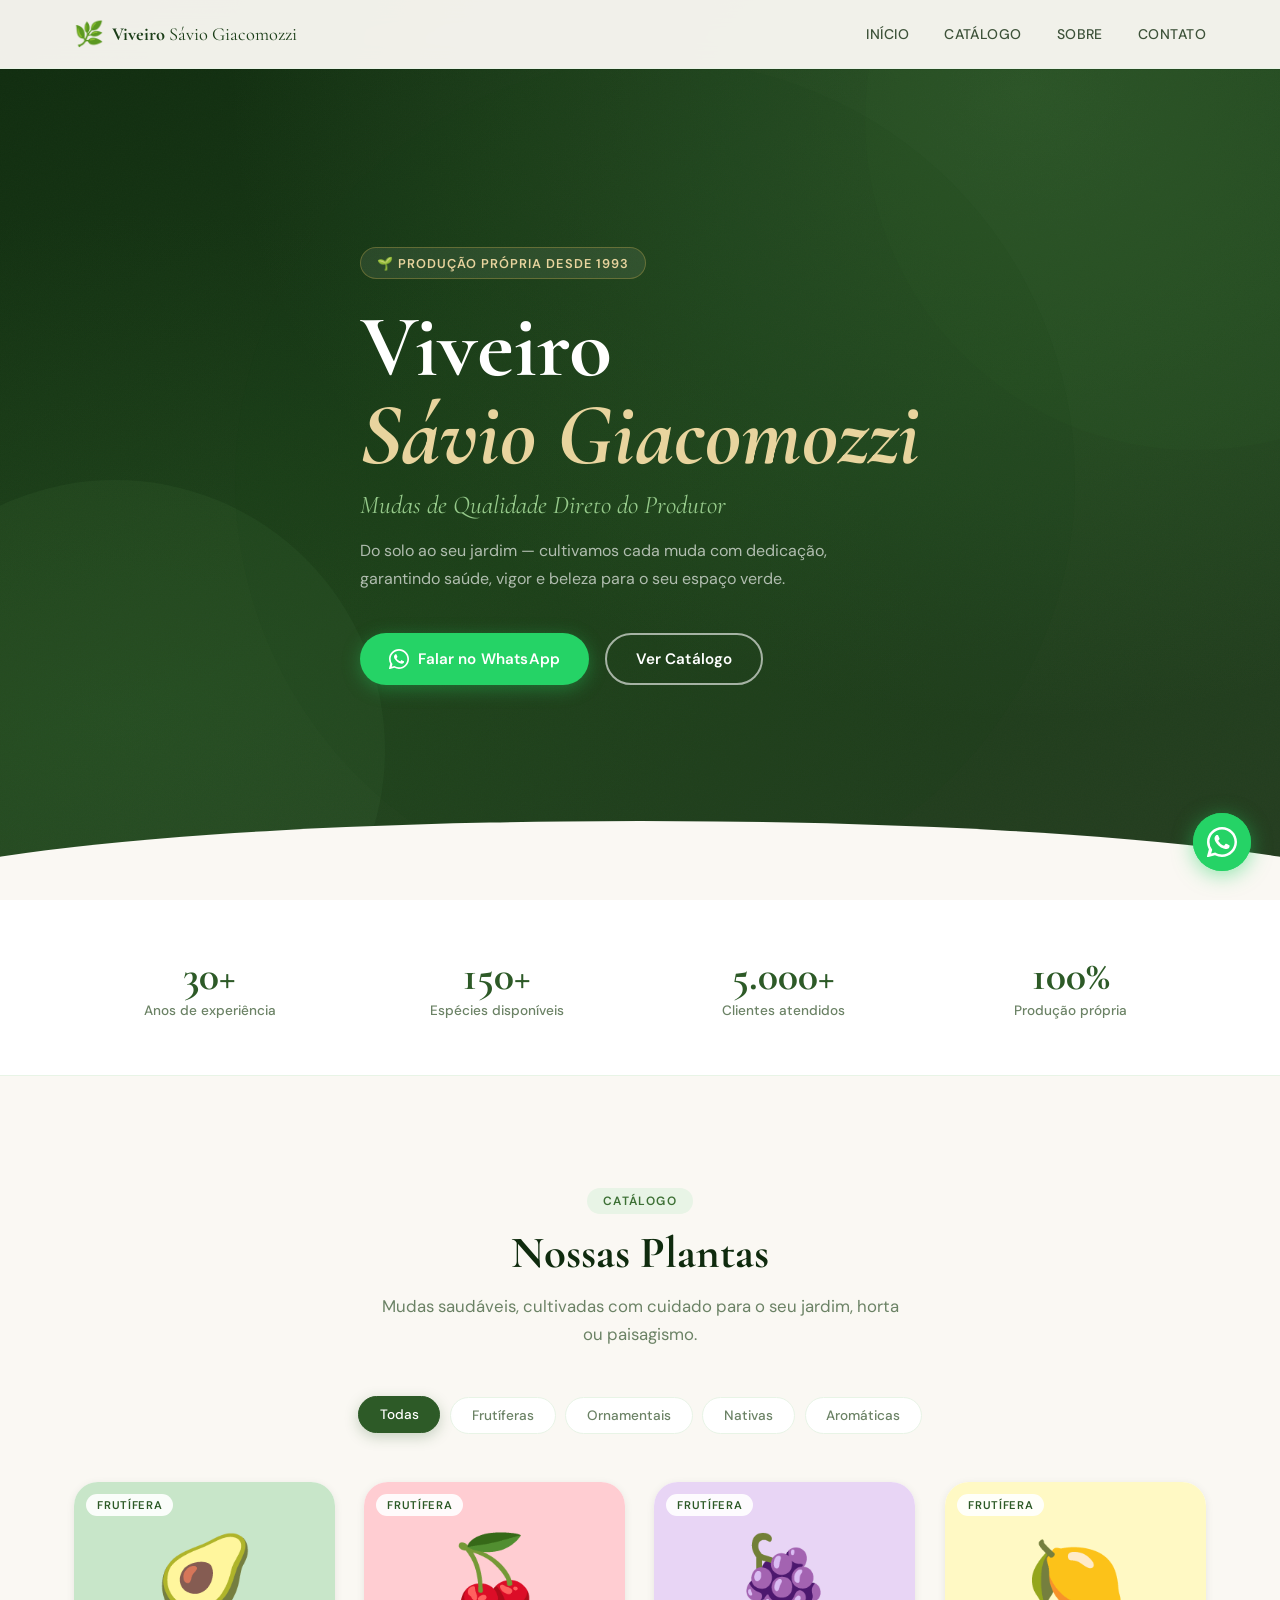
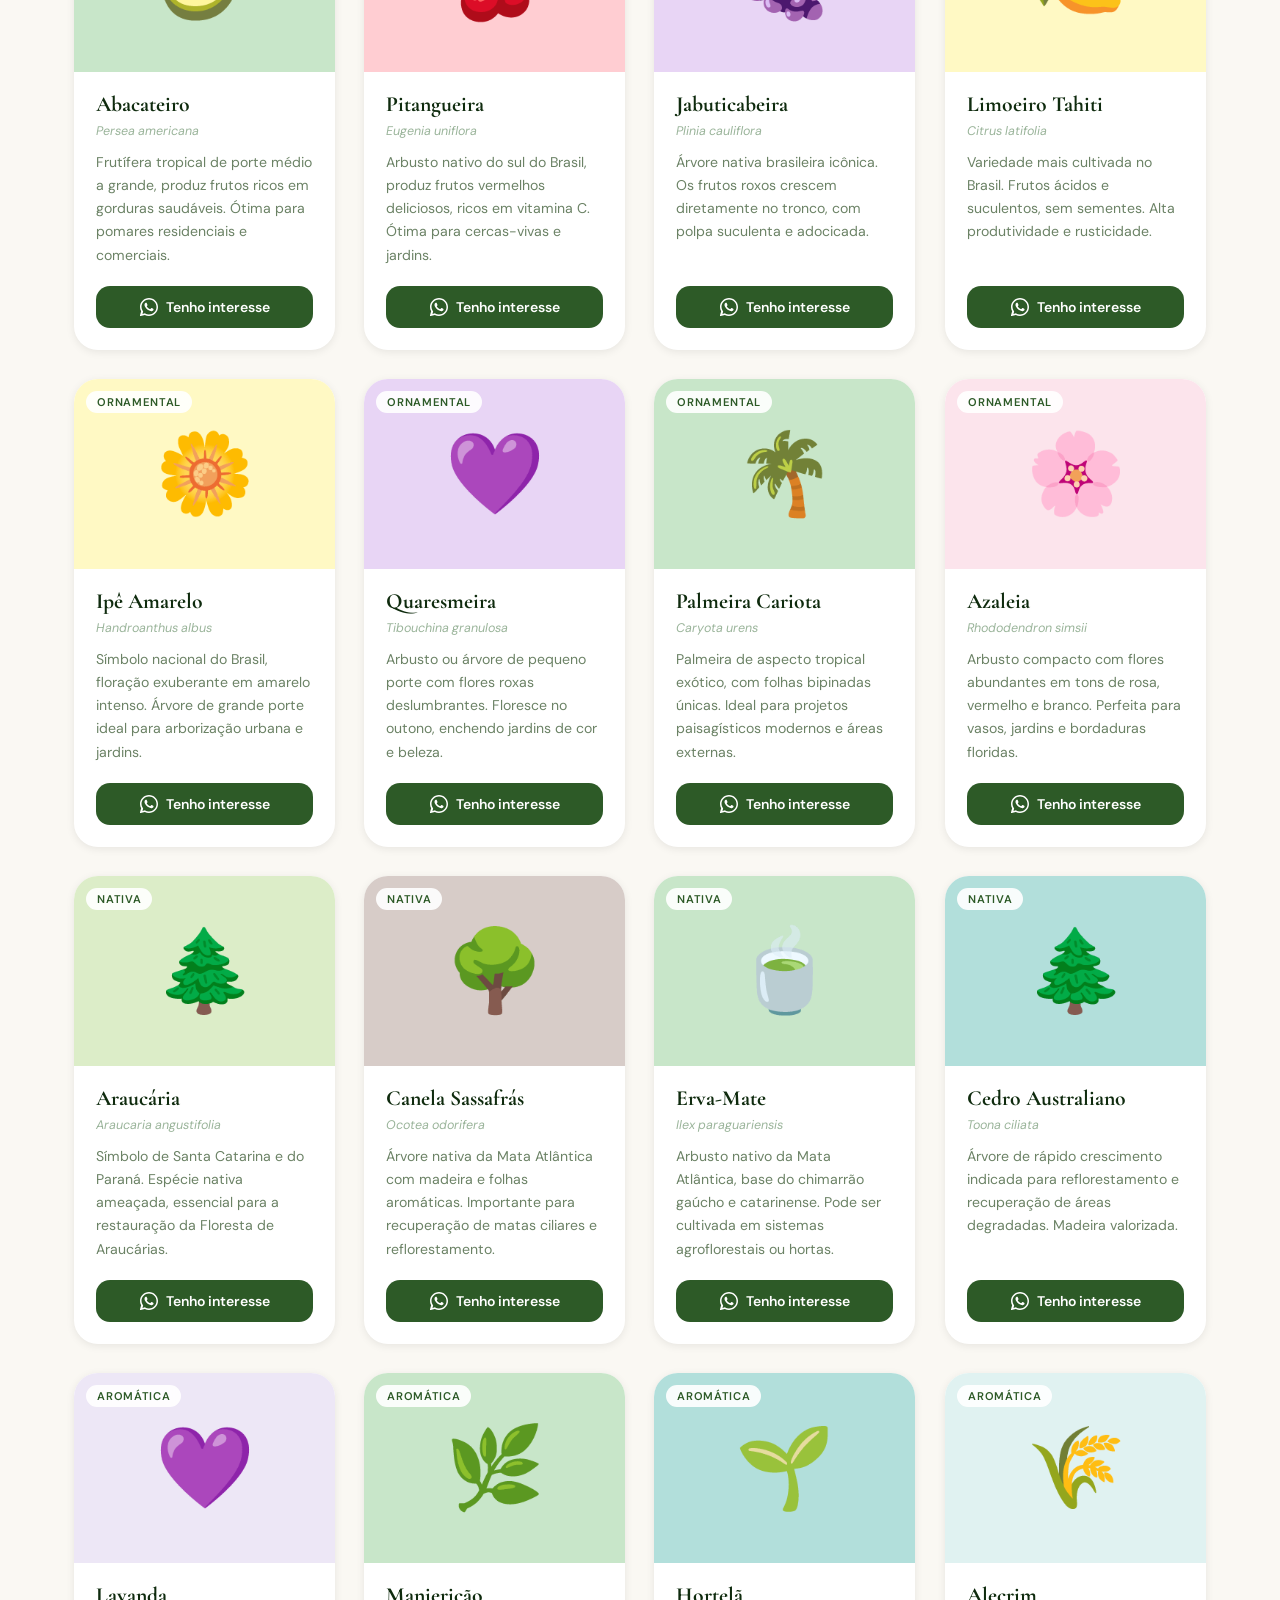
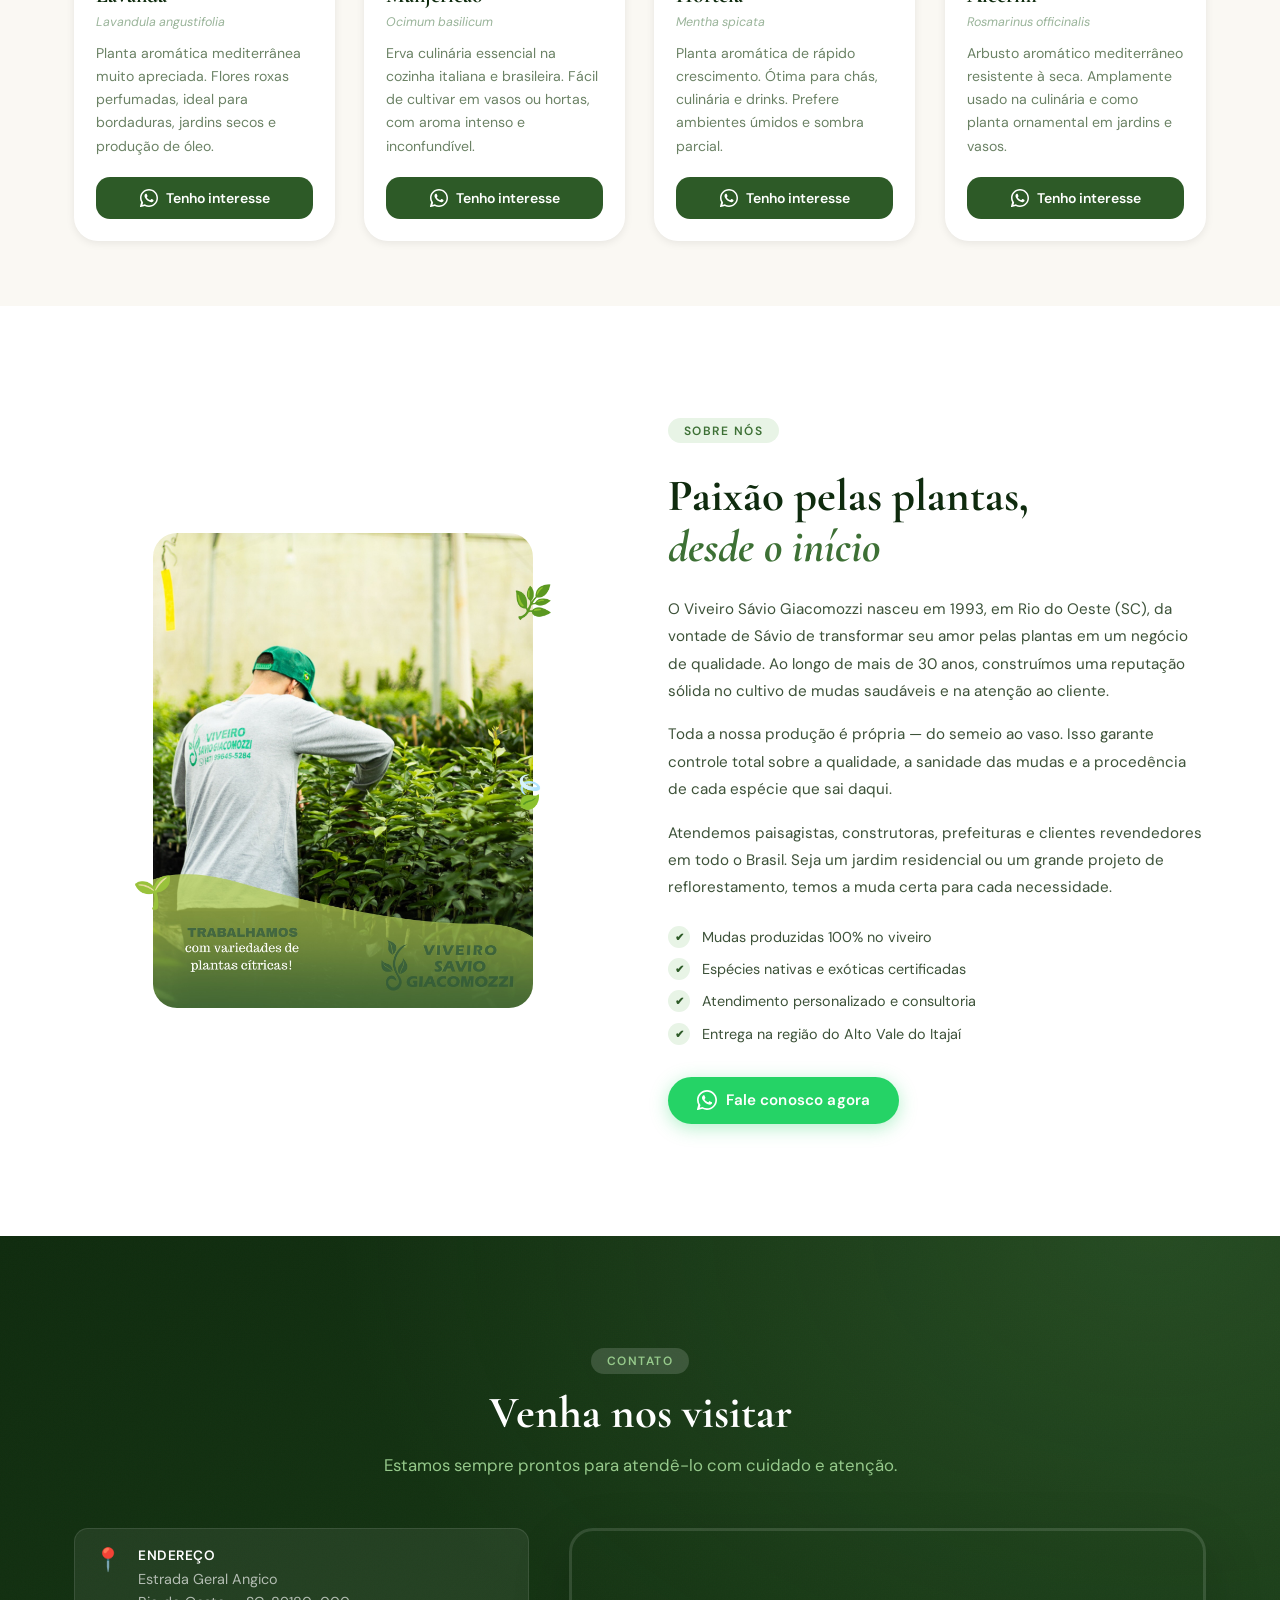
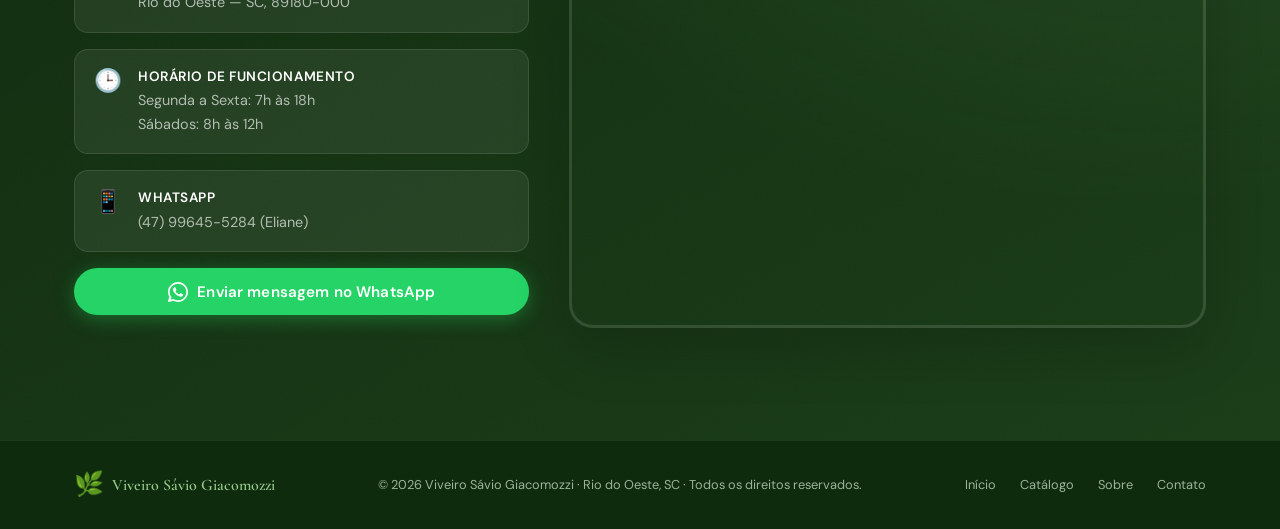
==== commit a70e5bb2: "Add files via upload" ====
--- a/index.html
+++ b/index.html
@@ -144,7 +144,7 @@
 
       <div class="sobre__visual" aria-hidden="true">
         <div class="sobre__photo-frame">
-          <img src="./imagens/teste.jpg" alt="Viveiro Sávio Giacomozzi" style="width:100%; height:100%; object-fit:cover; border-radius:var(--radius-lg);" />
+          <img src="teste.jpg" alt="Viveiro Sávio Giacomozzi" style="width:100%; height:100%; object-fit:cover; border-radius:var(--radius-lg);" />
           <!-- Decorative botanical icons -->
           <div class="botanical-deco">
             <span class="bd bd--1">🌿</span>
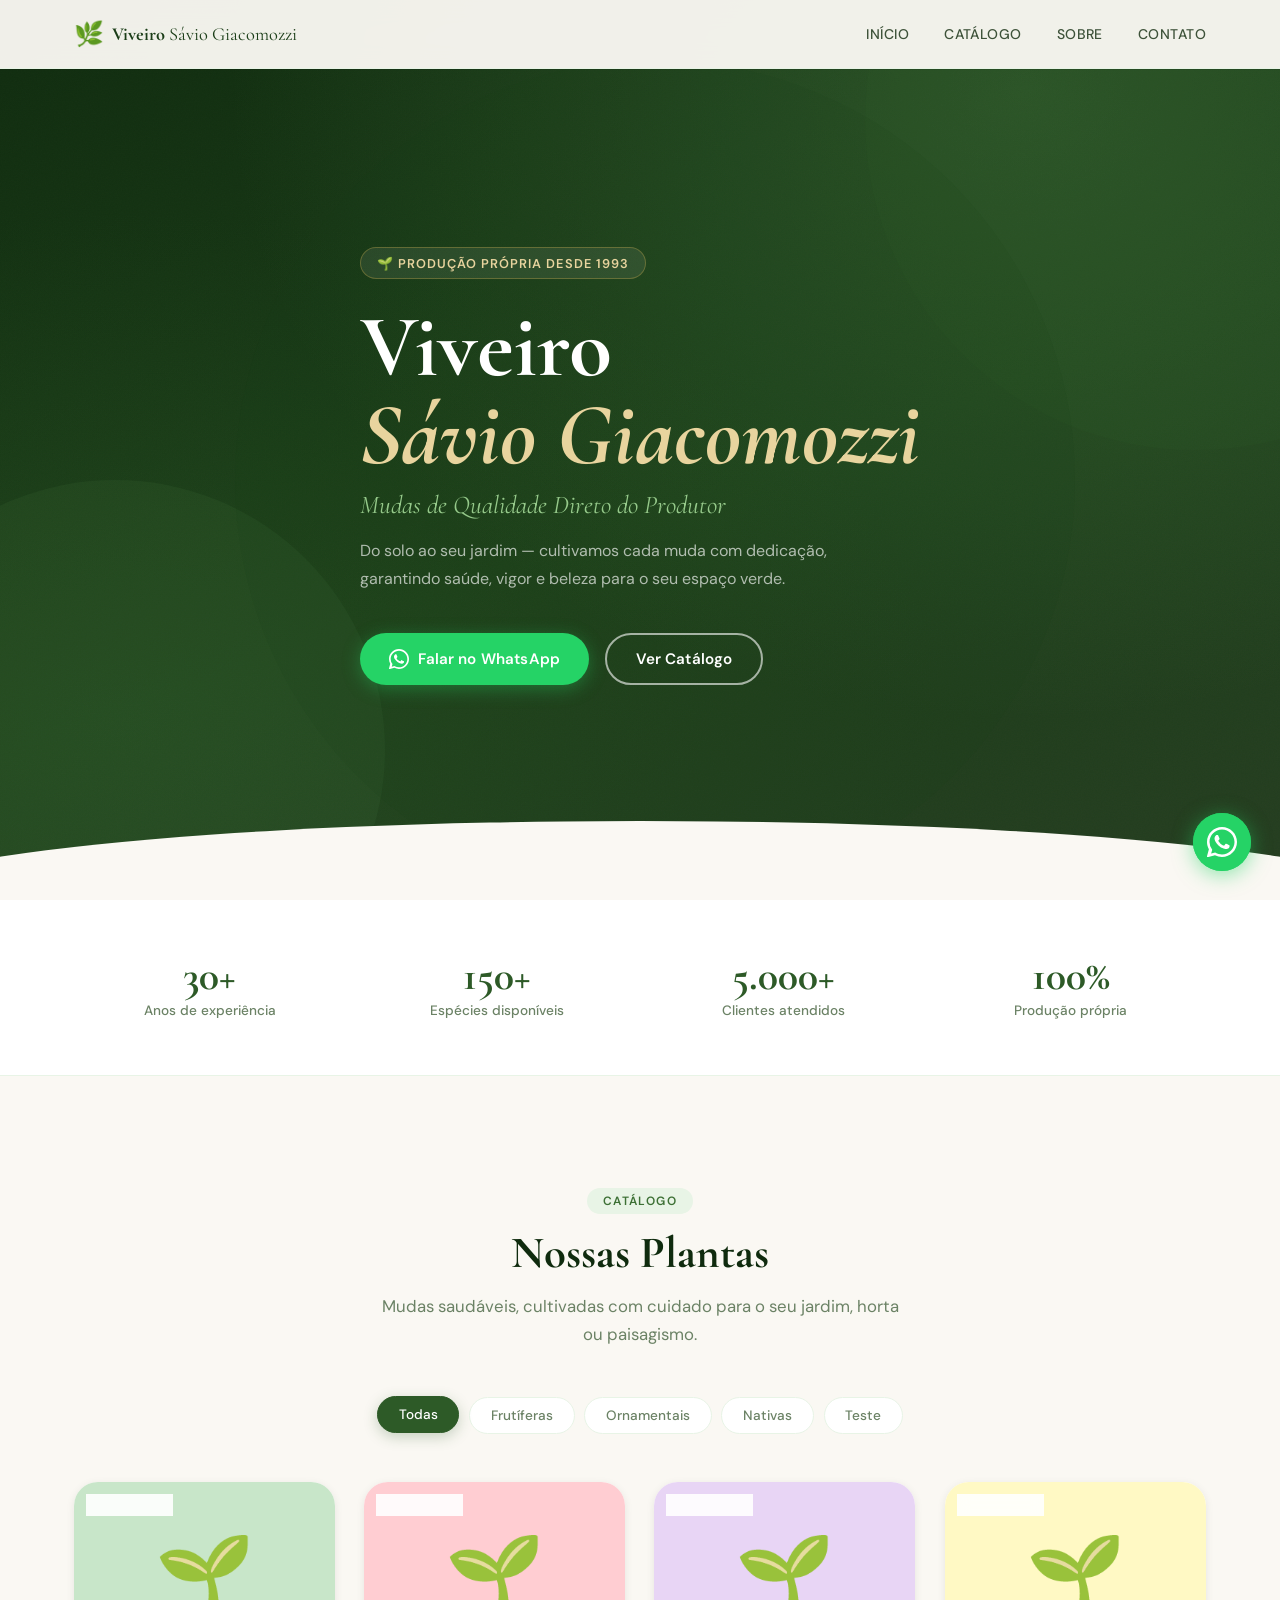
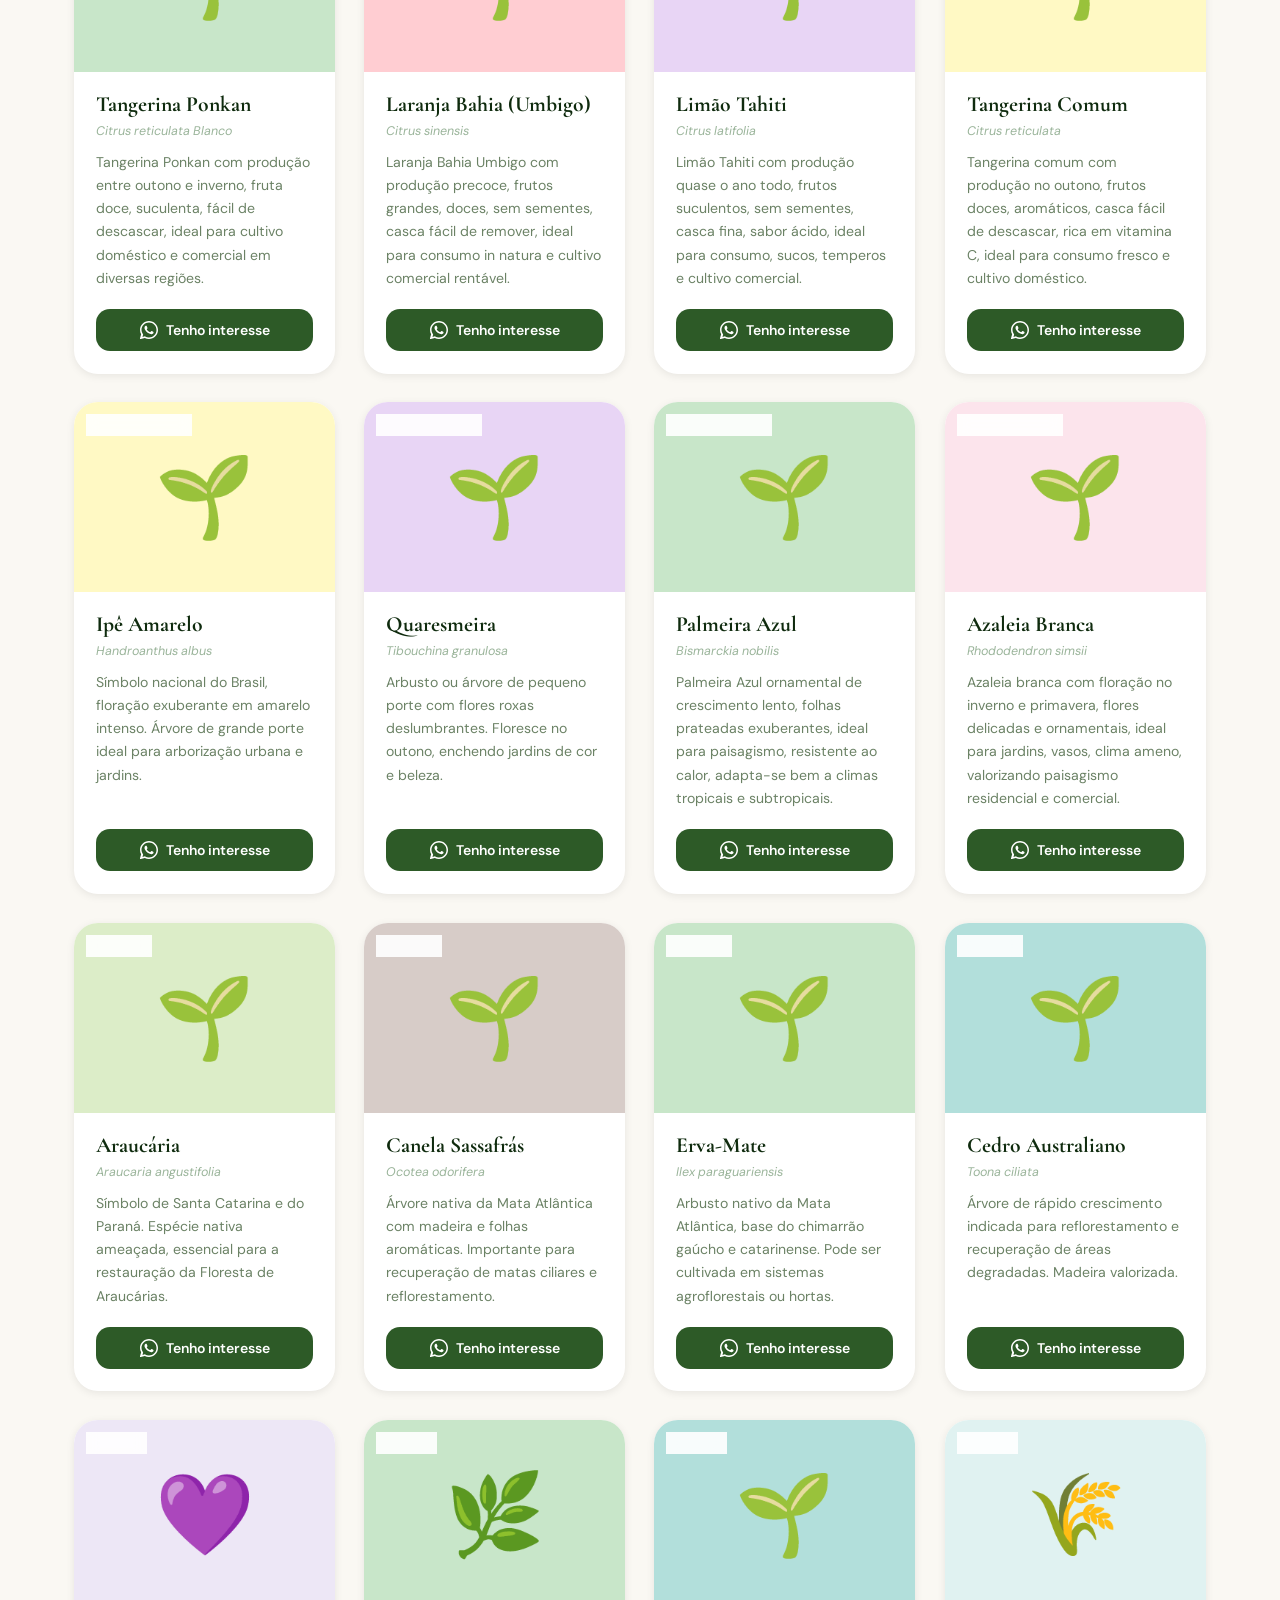
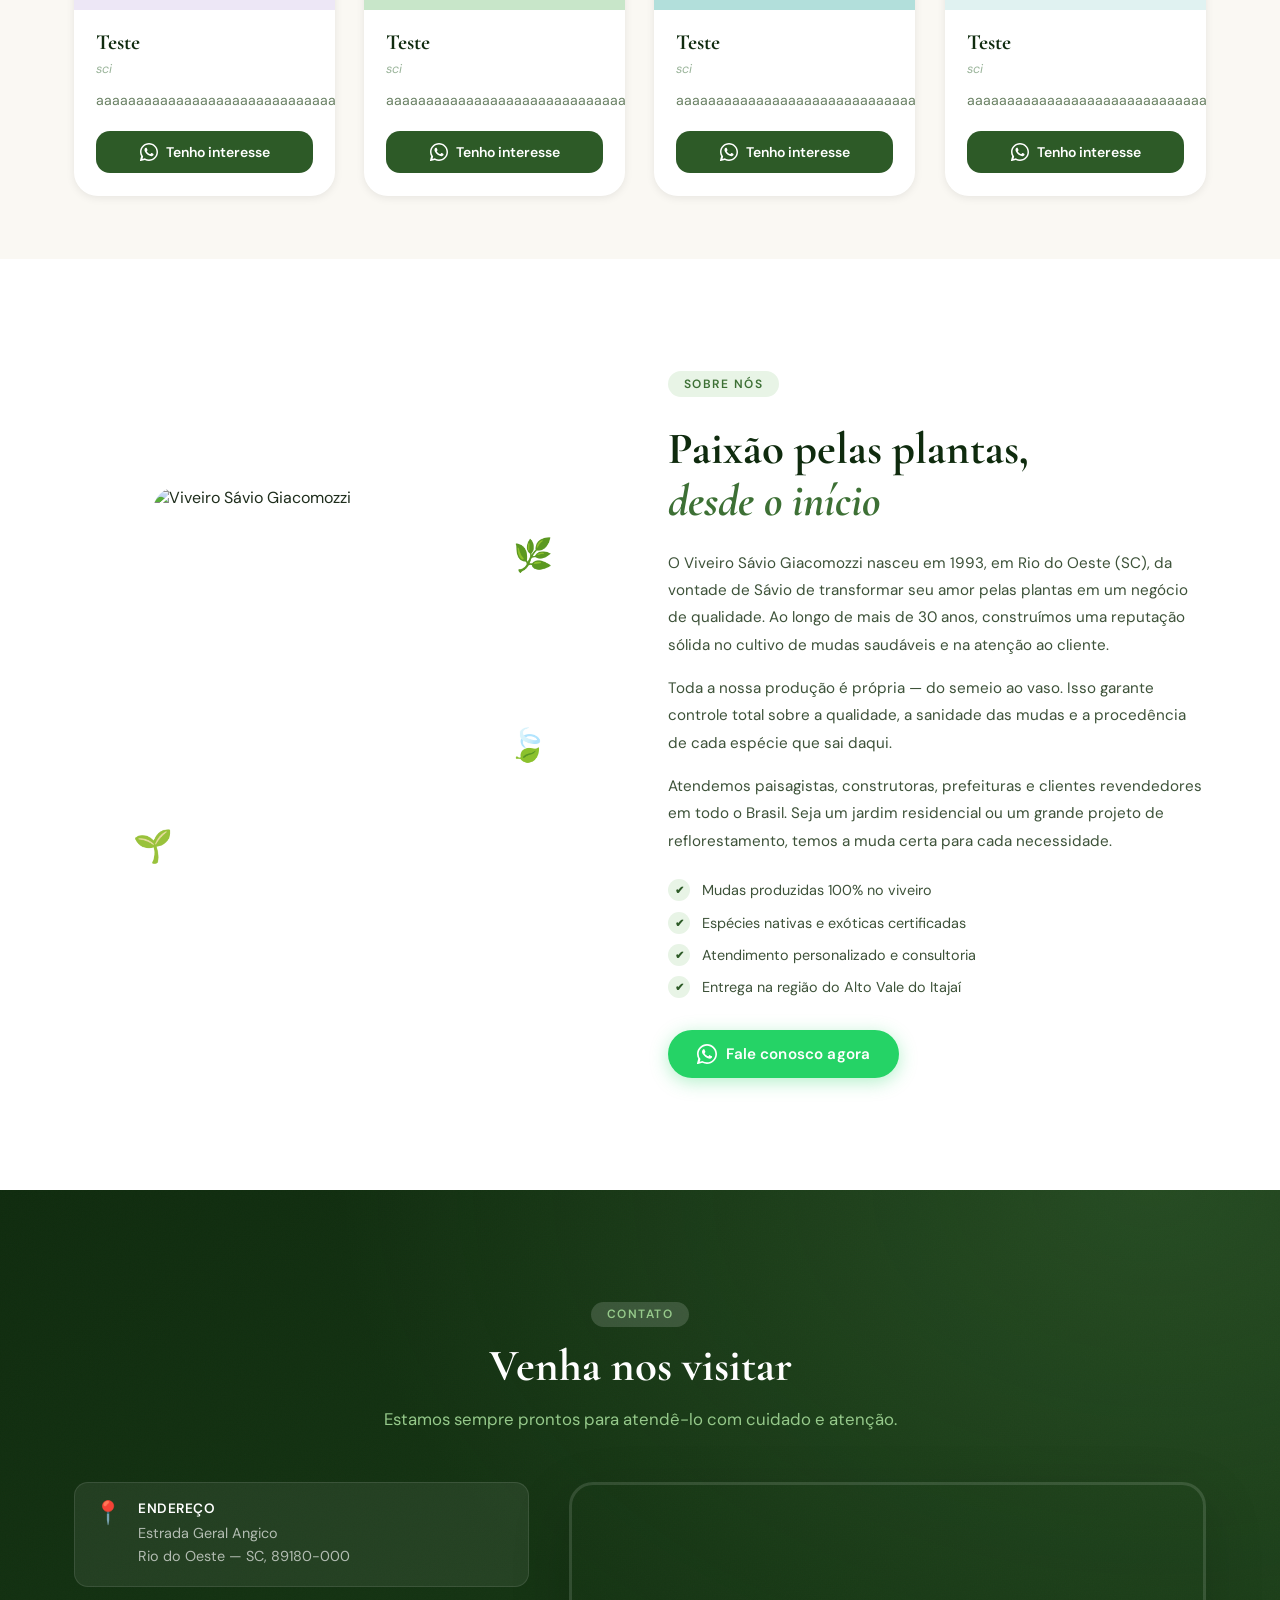
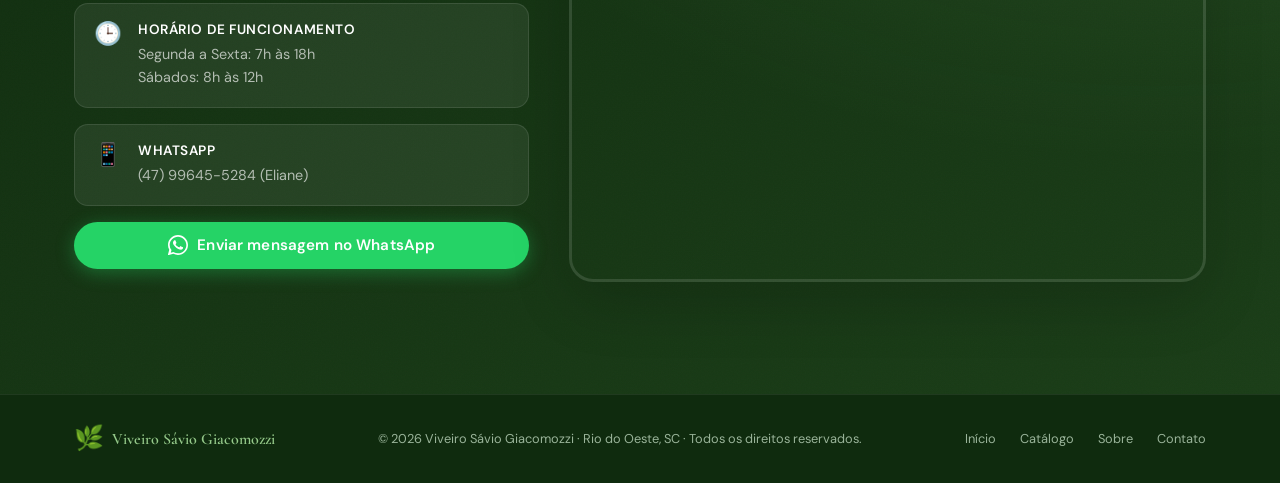
==== commit 1ec8a095: "Add files via upload" ====
--- a/index.html
+++ b/index.html
@@ -126,7 +126,7 @@
         <button class="filter-btn" data-filter="frutiferas" role="tab" aria-selected="false">Frutíferas</button>
         <button class="filter-btn" data-filter="ornamentais" role="tab" aria-selected="false">Ornamentais</button>
         <button class="filter-btn" data-filter="nativas" role="tab" aria-selected="false">Nativas</button>
-        <button class="filter-btn" data-filter="aromaticas" role="tab" aria-selected="false">Aromáticas</button>
+        <button class="filter-btn" data-filter="aromaticas" role="tab" aria-selected="false">Teste</button>
       </div>
 
       <!-- Cards -->
@@ -144,7 +144,7 @@
 
       <div class="sobre__visual" aria-hidden="true">
         <div class="sobre__photo-frame">
-          <img src="teste.jpg" alt="Viveiro Sávio Giacomozzi" style="width:100%; height:100%; object-fit:cover; border-radius:var(--radius-lg);" />
+          <img src="img/teste.jpg" alt="Viveiro Sávio Giacomozzi" style="width:100%; height:100%; object-fit:cover; border-radius:var(--radius-lg);" />
           <!-- Decorative botanical icons -->
           <div class="botanical-deco">
             <span class="bd bd--1">🌿</span>
@@ -284,6 +284,22 @@
     <span class="fab-whatsapp__tooltip">Fale conosco!</span>
   </a>
 
+  <!-- ============================================================
+       LIGHTBOX
+  ============================================================ -->
+  <div class="lightbox" id="lightbox" role="dialog" aria-modal="true" aria-label="Imagem ampliada">
+    <button class="lightbox__close" id="lightboxClose" aria-label="Fechar">
+      <svg viewBox="0 0 24 24" fill="none" stroke="currentColor" stroke-width="2.5" stroke-linecap="round">
+        <line x1="18" y1="6" x2="6" y2="18"/>
+        <line x1="6" y1="6" x2="18" y2="18"/>
+      </svg>
+    </button>
+    <div class="lightbox__content">
+      <img class="lightbox__img" id="lightboxImg" src="" alt="" />
+      <div class="lightbox__emoji" id="lightboxEmoji"></div>
+    </div>
+  </div>
+
   <script src="script.js"></script>
 </body>
 </html>
--- a/style.css
+++ b/style.css
@@ -470,15 +470,14 @@
   display: none;
 }
 
-/* Card image */
 .plant-card__img {
   width: 100%;
   height: 190px;
   object-fit: cover;
   display: block;
-  background: var(--green-100);
-  position: relative;
-  overflow: hidden;
+}
+.plant-card__img-wrap {
+  cursor: pointer;
 }
 .plant-card__img-wrap {
   height: 190px;
@@ -843,7 +842,82 @@
   to   { opacity: 1; transform: scale(1); }
 }
 
-/* ─── EMOJI PLACEHOLDER IMAGES ────────────────────────────── */
+/* ─── LIGHTBOX ───────────────────────────────────────────────── */
+.lightbox {
+  position: fixed;
+  inset: 0;
+  z-index: 1000;
+  background: rgba(10, 20, 10, 0.82);
+  backdrop-filter: blur(6px);
+  -webkit-backdrop-filter: blur(6px);
+  display: flex;
+  align-items: center;
+  justify-content: center;
+  padding: 1.5rem;
+  opacity: 0;
+  pointer-events: none;
+  transition: opacity 0.3s var(--ease);
+}
+.lightbox.open {
+  opacity: 1;
+  pointer-events: all;
+}
+.lightbox__content {
+  position: relative;
+  max-width: 90vw;
+  max-height: 88vh;
+  transform: scale(0.92);
+  transition: transform 0.3s var(--ease);
+}
+.lightbox.open .lightbox__content {
+  transform: scale(1);
+}
+.lightbox__img {
+  display: block;
+  max-width: 90vw;
+  max-height: 88vh;
+  width: auto;
+  height: auto;
+  border-radius: var(--radius-lg);
+  box-shadow: 0 32px 80px rgba(0,0,0,0.6);
+  object-fit: contain;
+}
+.lightbox__emoji {
+  display: none;
+  align-items: center;
+  justify-content: center;
+  width: min(420px, 80vw);
+  height: min(420px, 80vw);
+  border-radius: var(--radius-lg);
+  font-size: 8rem;
+  box-shadow: 0 32px 80px rgba(0,0,0,0.5);
+}
+.lightbox__close {
+  position: fixed;
+  top: 1.2rem;
+  right: 1.2rem;
+  width: 44px;
+  height: 44px;
+  border-radius: 50%;
+  background: rgba(255,255,255,0.15);
+  border: 1.5px solid rgba(255,255,255,0.25);
+  color: var(--white);
+  display: flex;
+  align-items: center;
+  justify-content: center;
+  cursor: pointer;
+  transition: background var(--trans), transform var(--trans);
+  backdrop-filter: blur(4px);
+}
+.lightbox__close:hover {
+  background: rgba(255,255,255,0.28);
+  transform: scale(1.1);
+}
+.lightbox__close svg {
+  width: 20px;
+  height: 20px;
+}
+
 .card-emoji-bg {
   width: 100%;
   height: 190px;
@@ -862,3 +936,10 @@
   .btn { width: 100%; justify-content: center; }
   .hero__content { padding: 7rem 1rem 5rem; }
 }
+
+.plant-card__img {
+  width: 100%;
+  height: 100%;
+  object-fit: cover;
+  display: block;
+}
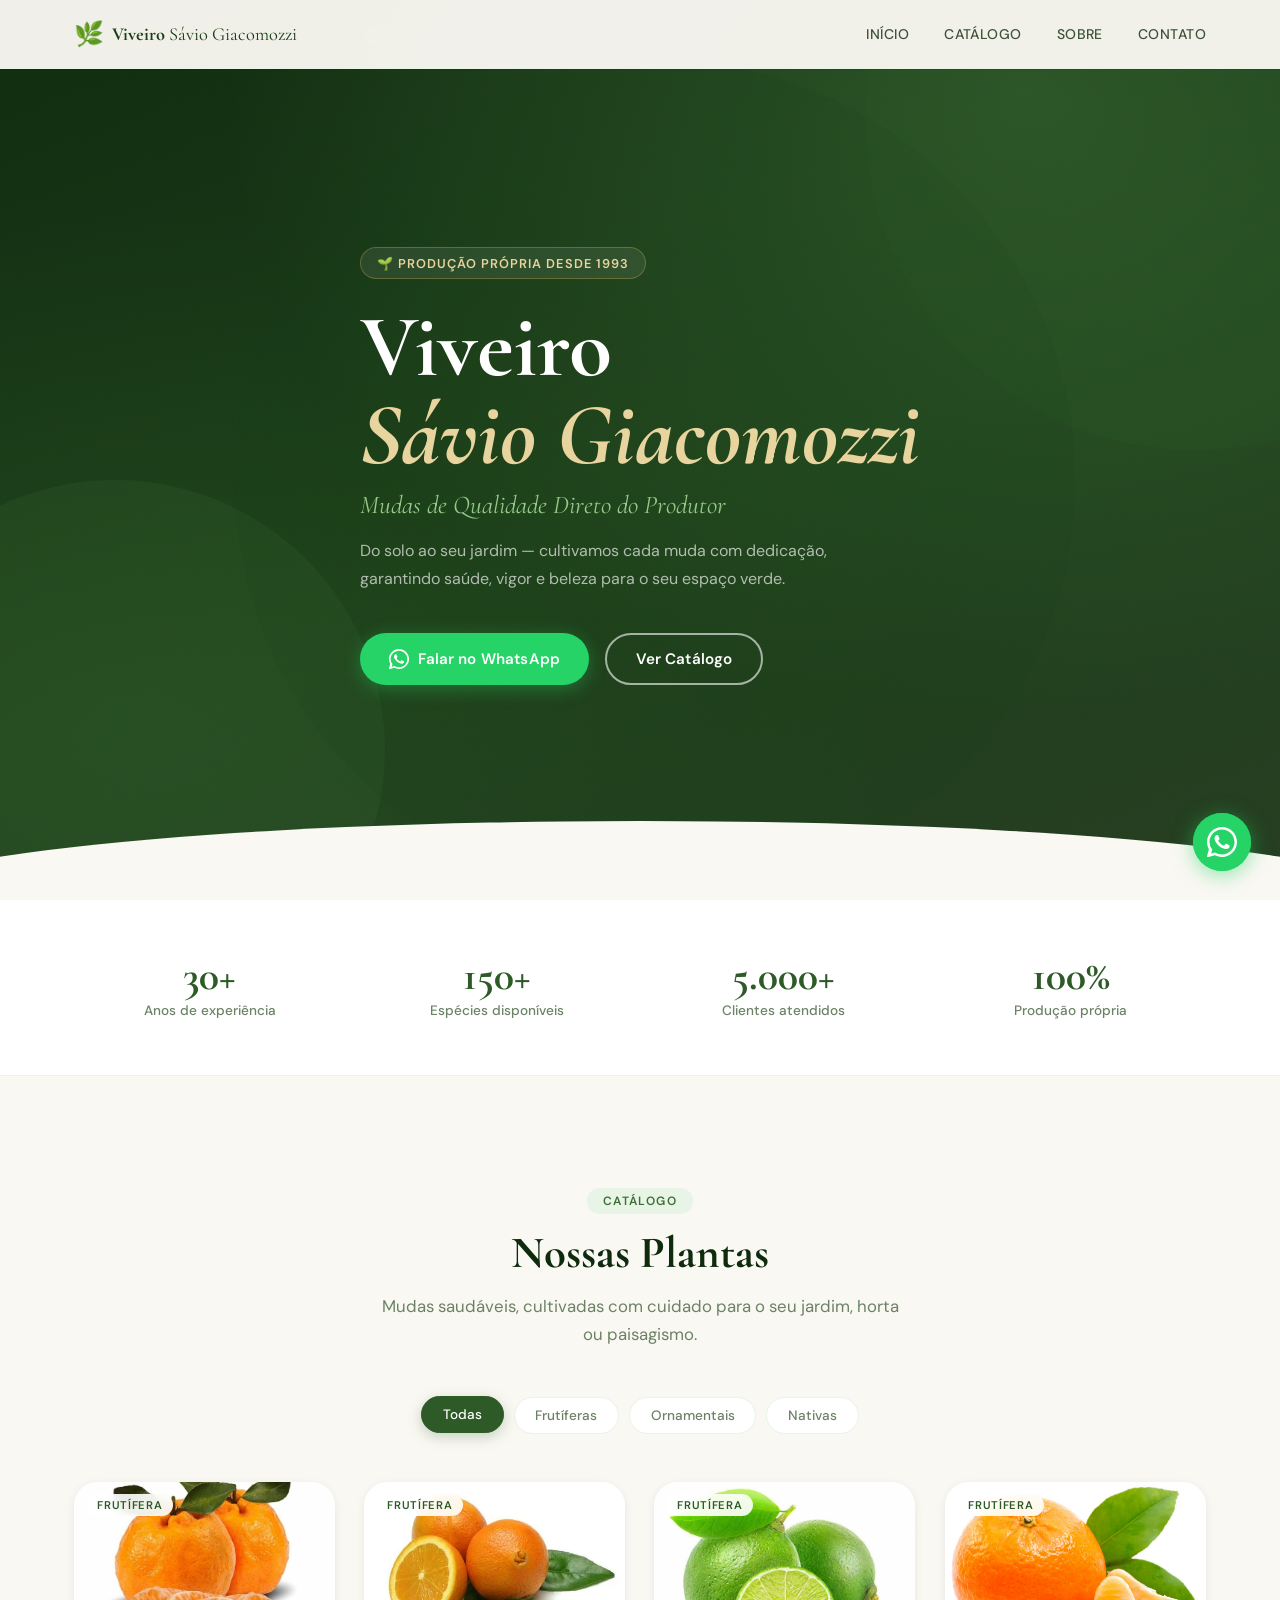
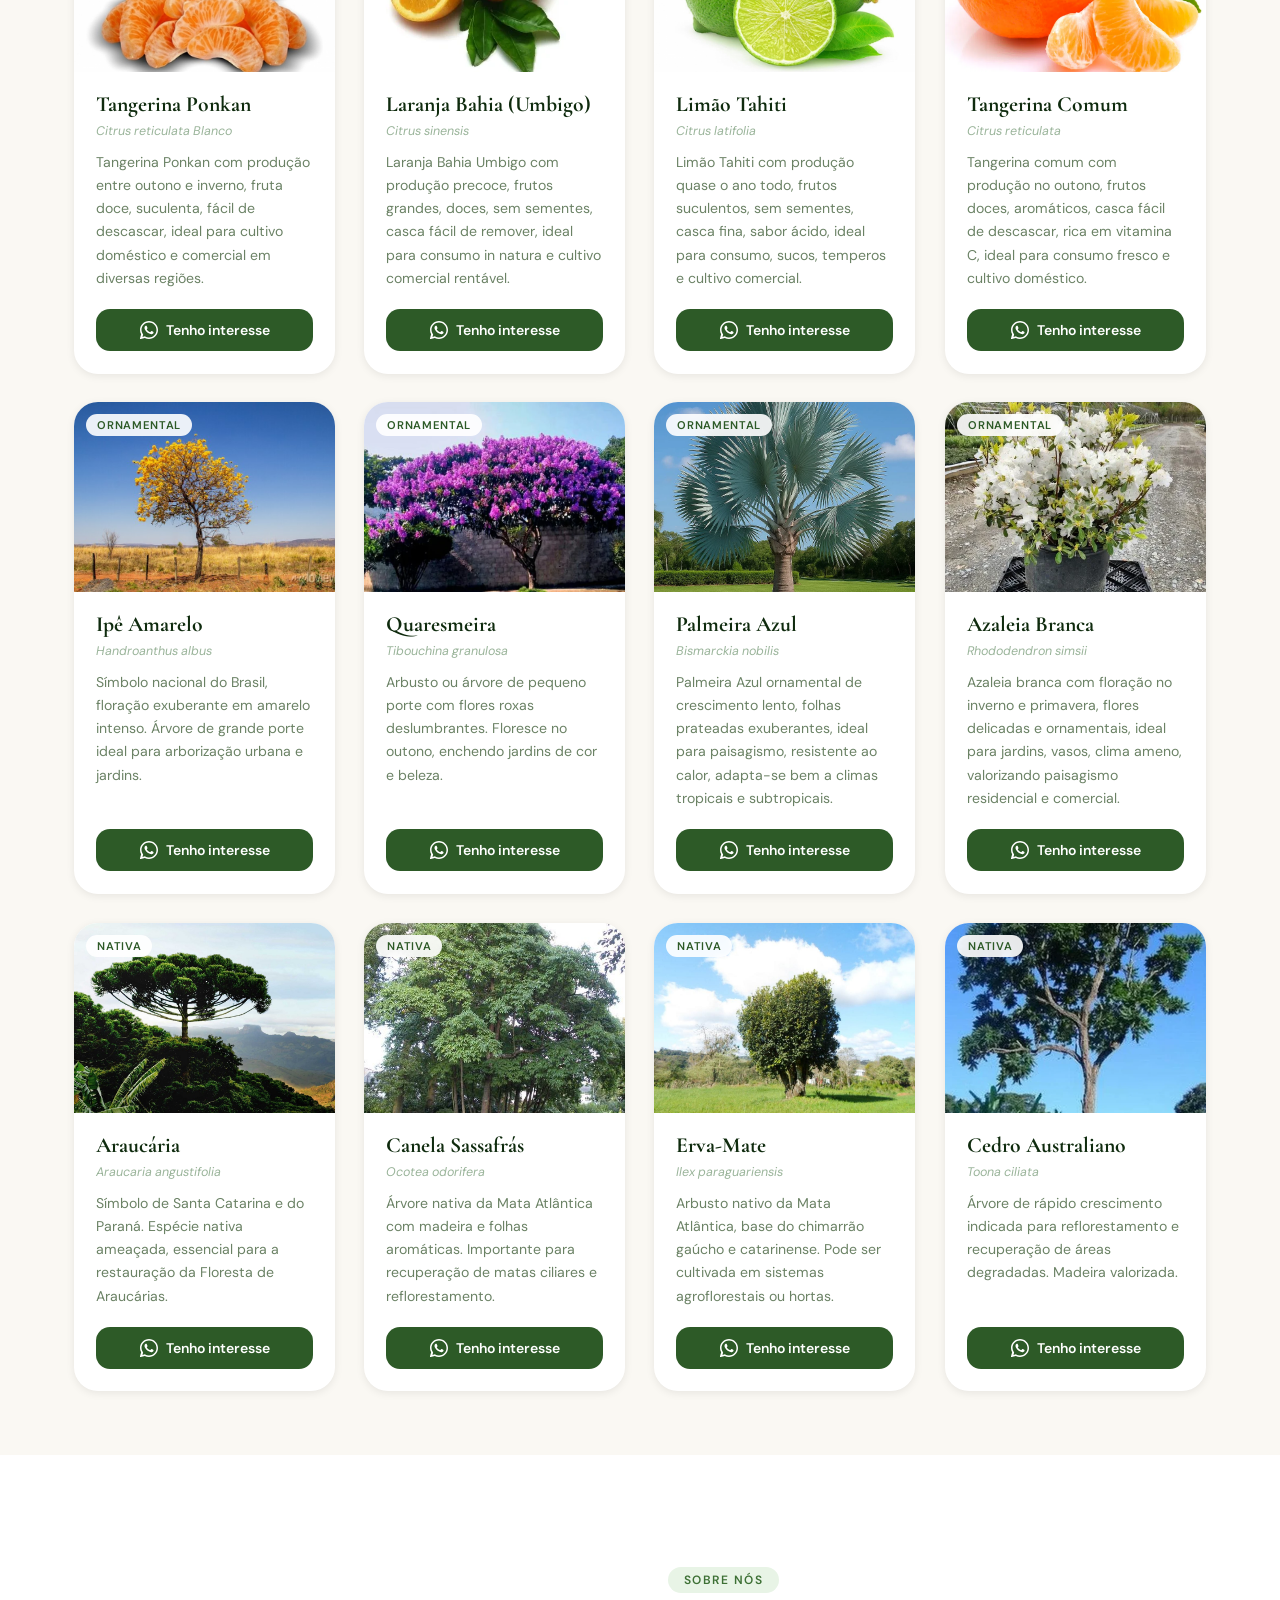
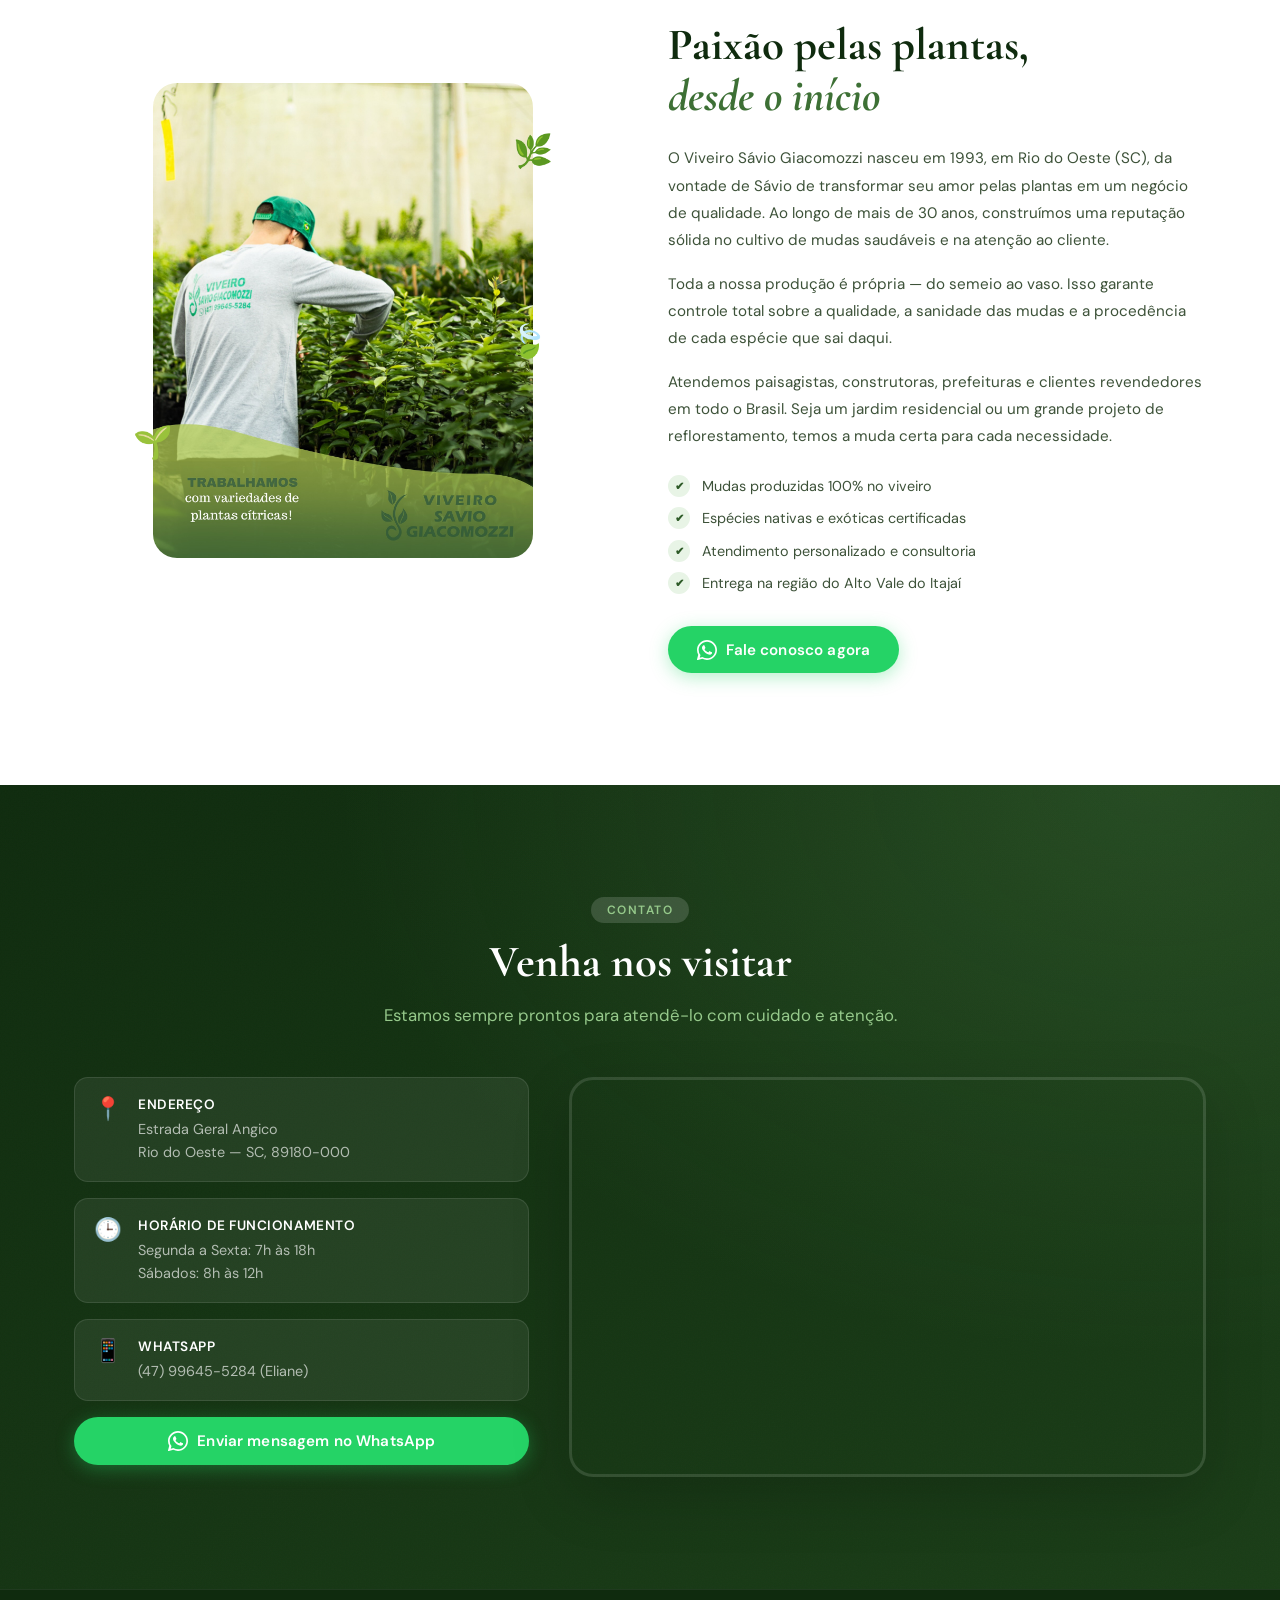
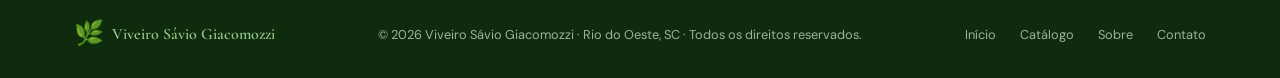
==== commit 858de2bf: "Add files via upload" ====
--- a/index.html
+++ b/index.html
@@ -126,7 +126,7 @@
         <button class="filter-btn" data-filter="frutiferas" role="tab" aria-selected="false">Frutíferas</button>
         <button class="filter-btn" data-filter="ornamentais" role="tab" aria-selected="false">Ornamentais</button>
         <button class="filter-btn" data-filter="nativas" role="tab" aria-selected="false">Nativas</button>
-        <button class="filter-btn" data-filter="aromaticas" role="tab" aria-selected="false">Teste</button>
+       <!-- <button class="filter-btn" data-filter="aromaticas" role="tab" aria-selected="false">Teste</button> -->
       </div>
 
       <!-- Cards -->
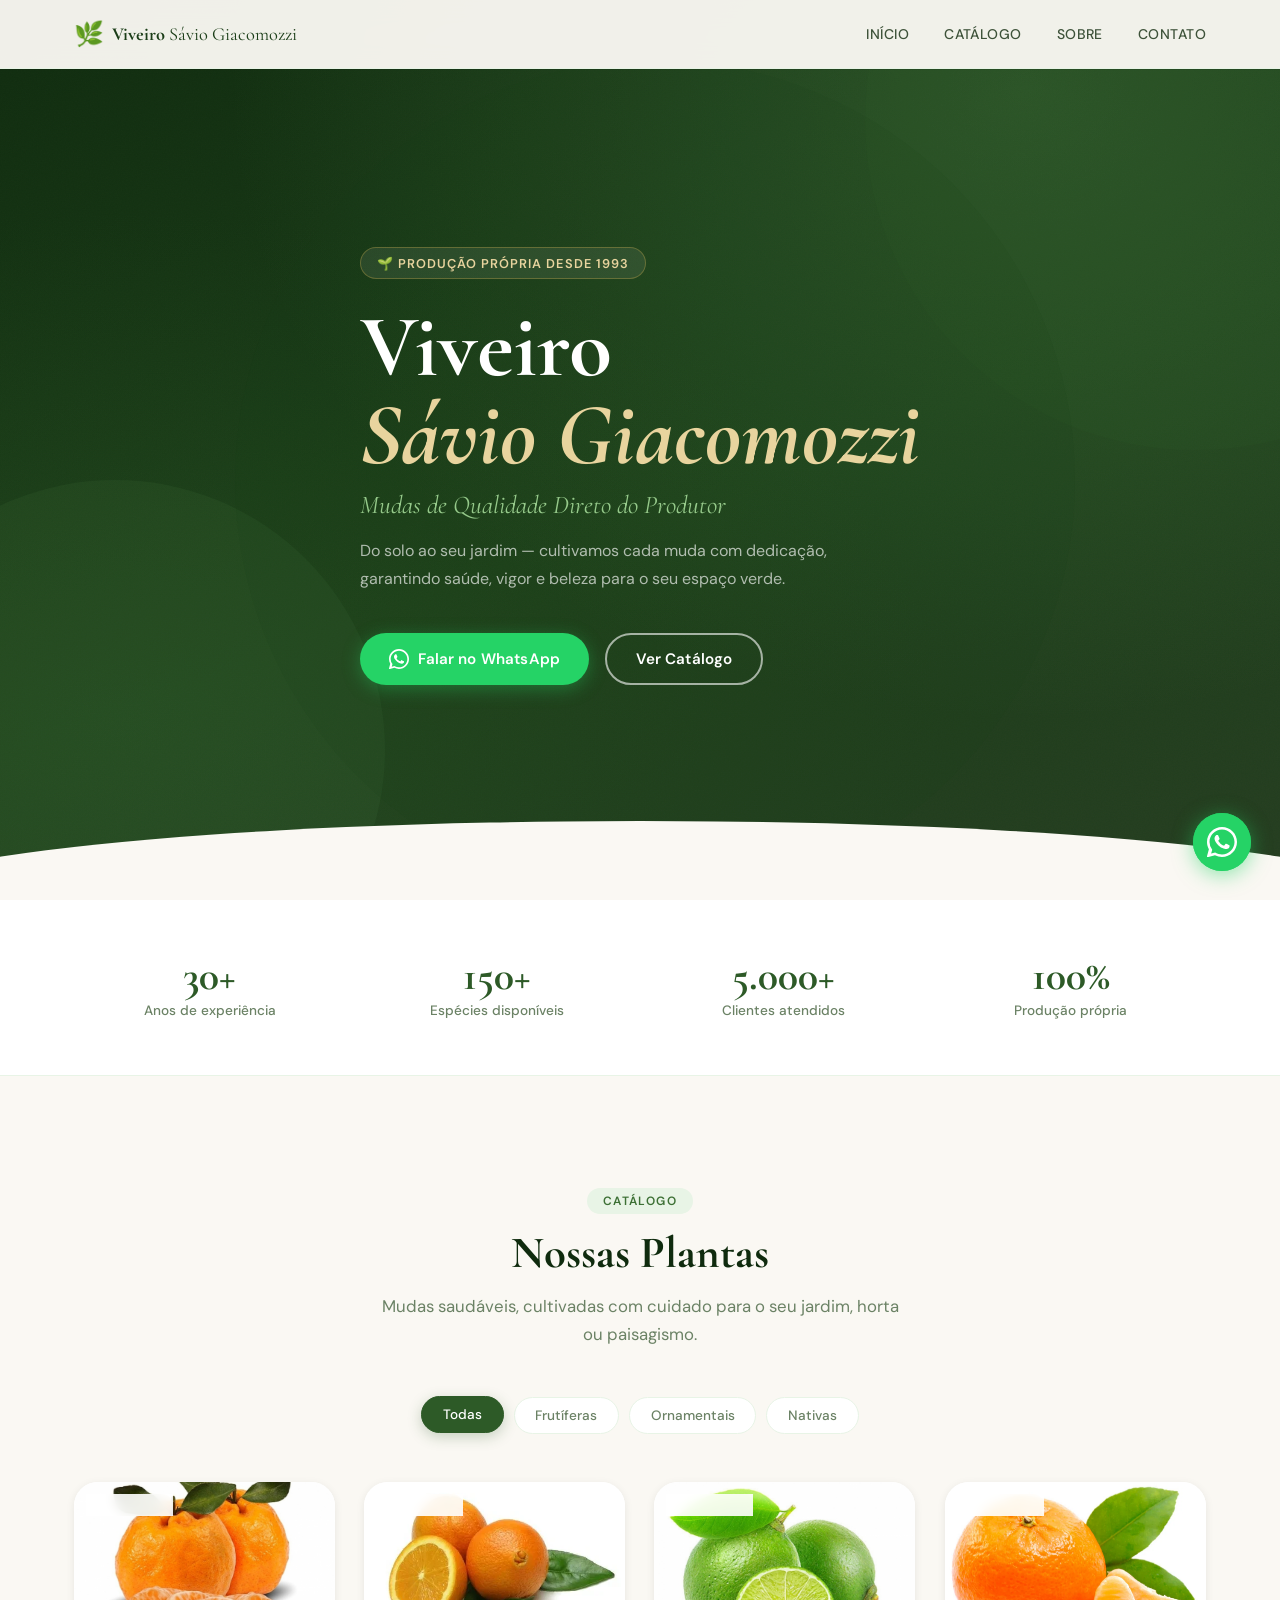
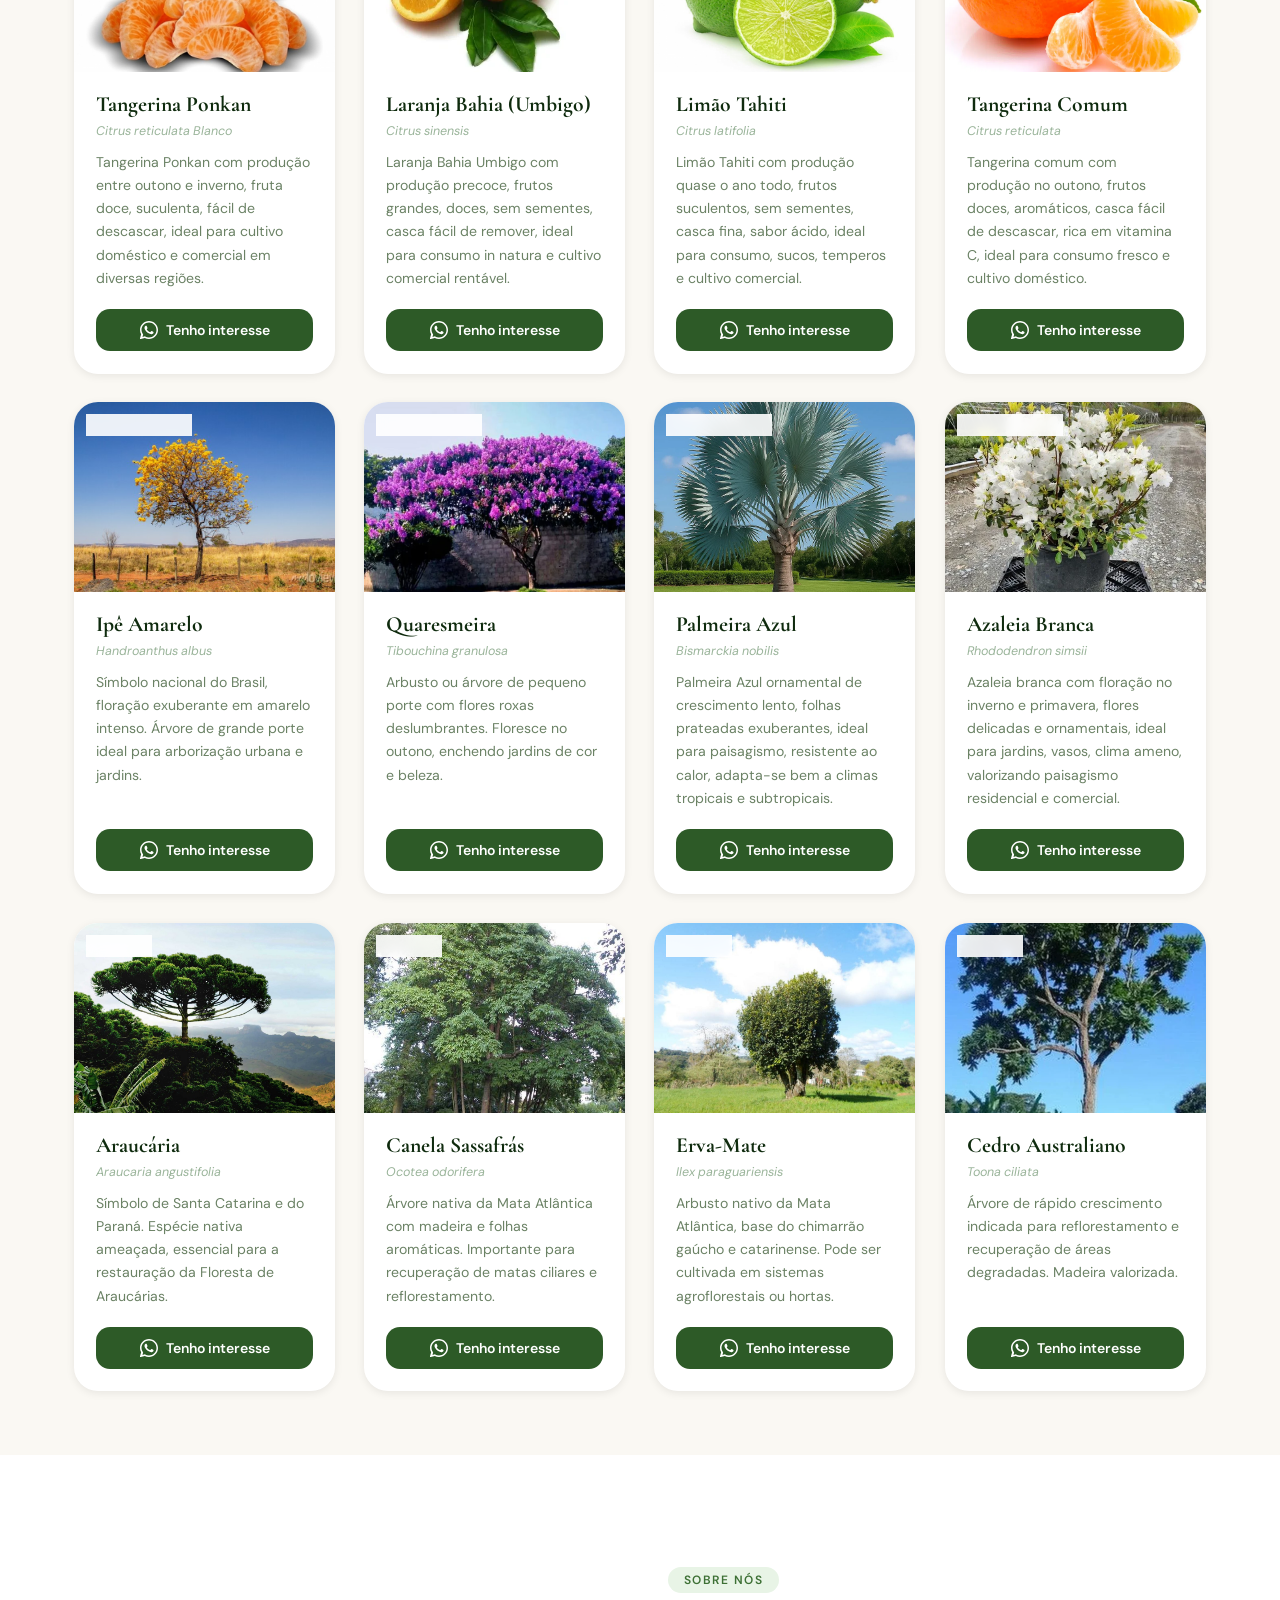
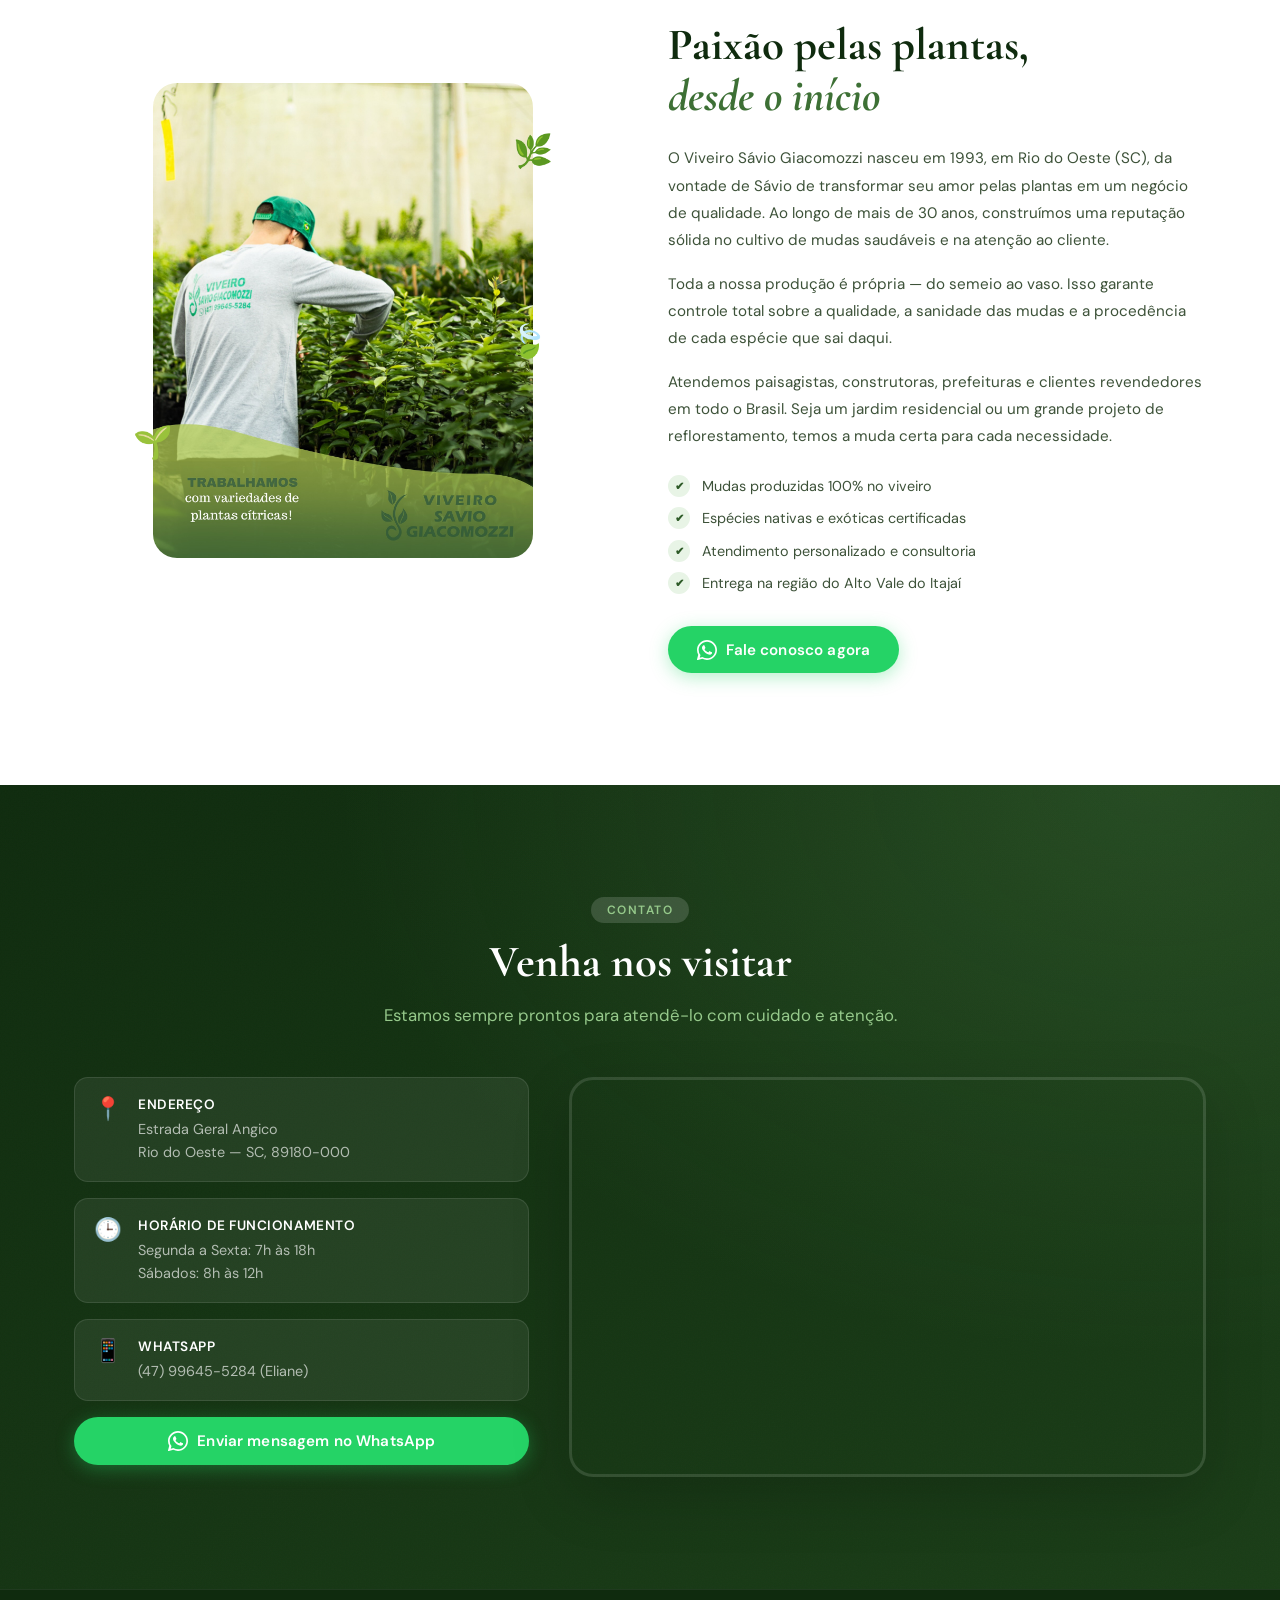
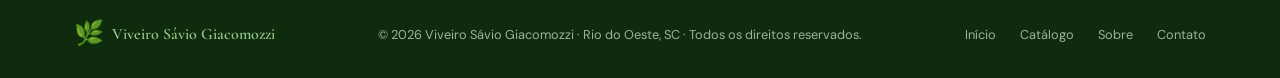
==== commit e70ee06a: "Add files via upload" ====
--- a/index.html
+++ b/index.html
@@ -10,6 +10,7 @@
   <link rel="preconnect" href="https://fonts.googleapis.com" />
   <link rel="preconnect" href="https://fonts.gstatic.com" crossorigin />
   <link href="https://fonts.googleapis.com/css2?family=Cormorant+Garamond:ital,wght@0,400;0,600;0,700;1,400;1,600&family=DM+Sans:wght@300;400;500;600&display=swap" rel="stylesheet" />
+  <link rel="icon" href="img/favicon.svg" type="image/svg+xml">
 </head>
 <body>
 
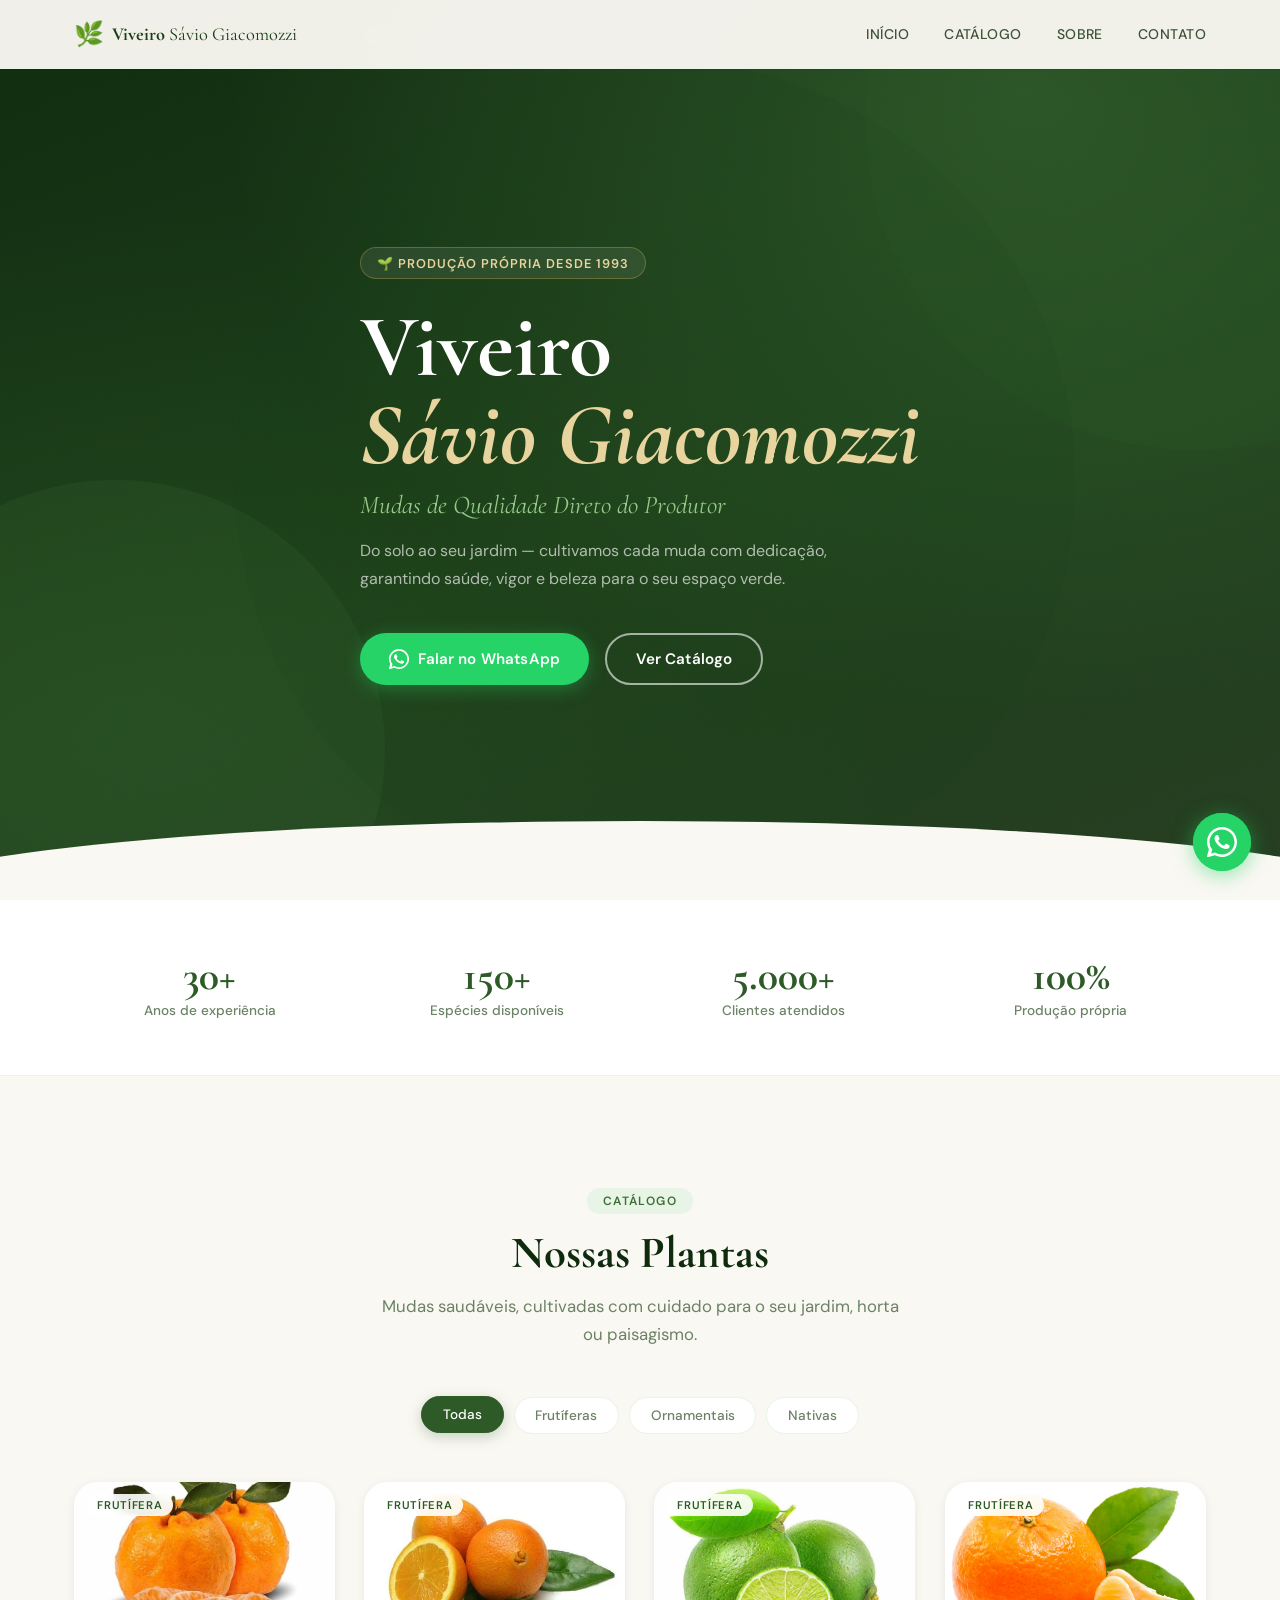
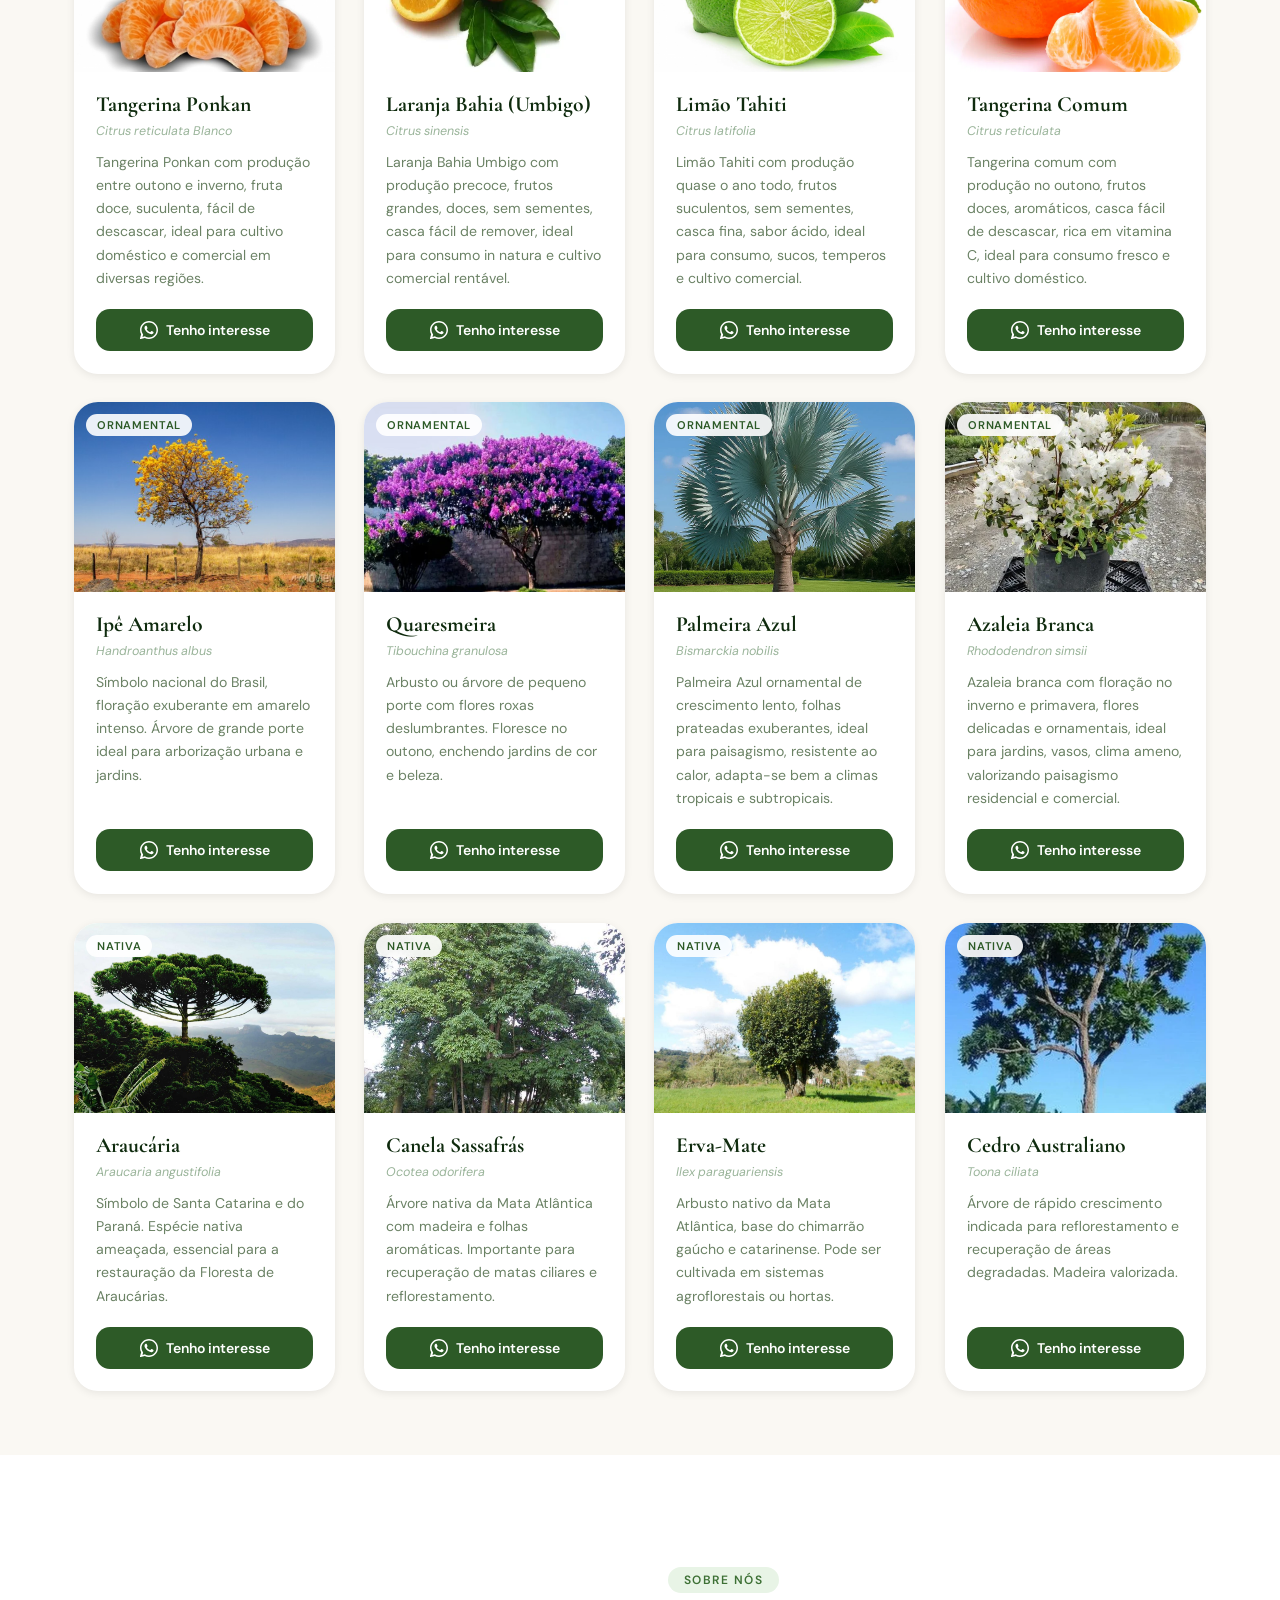
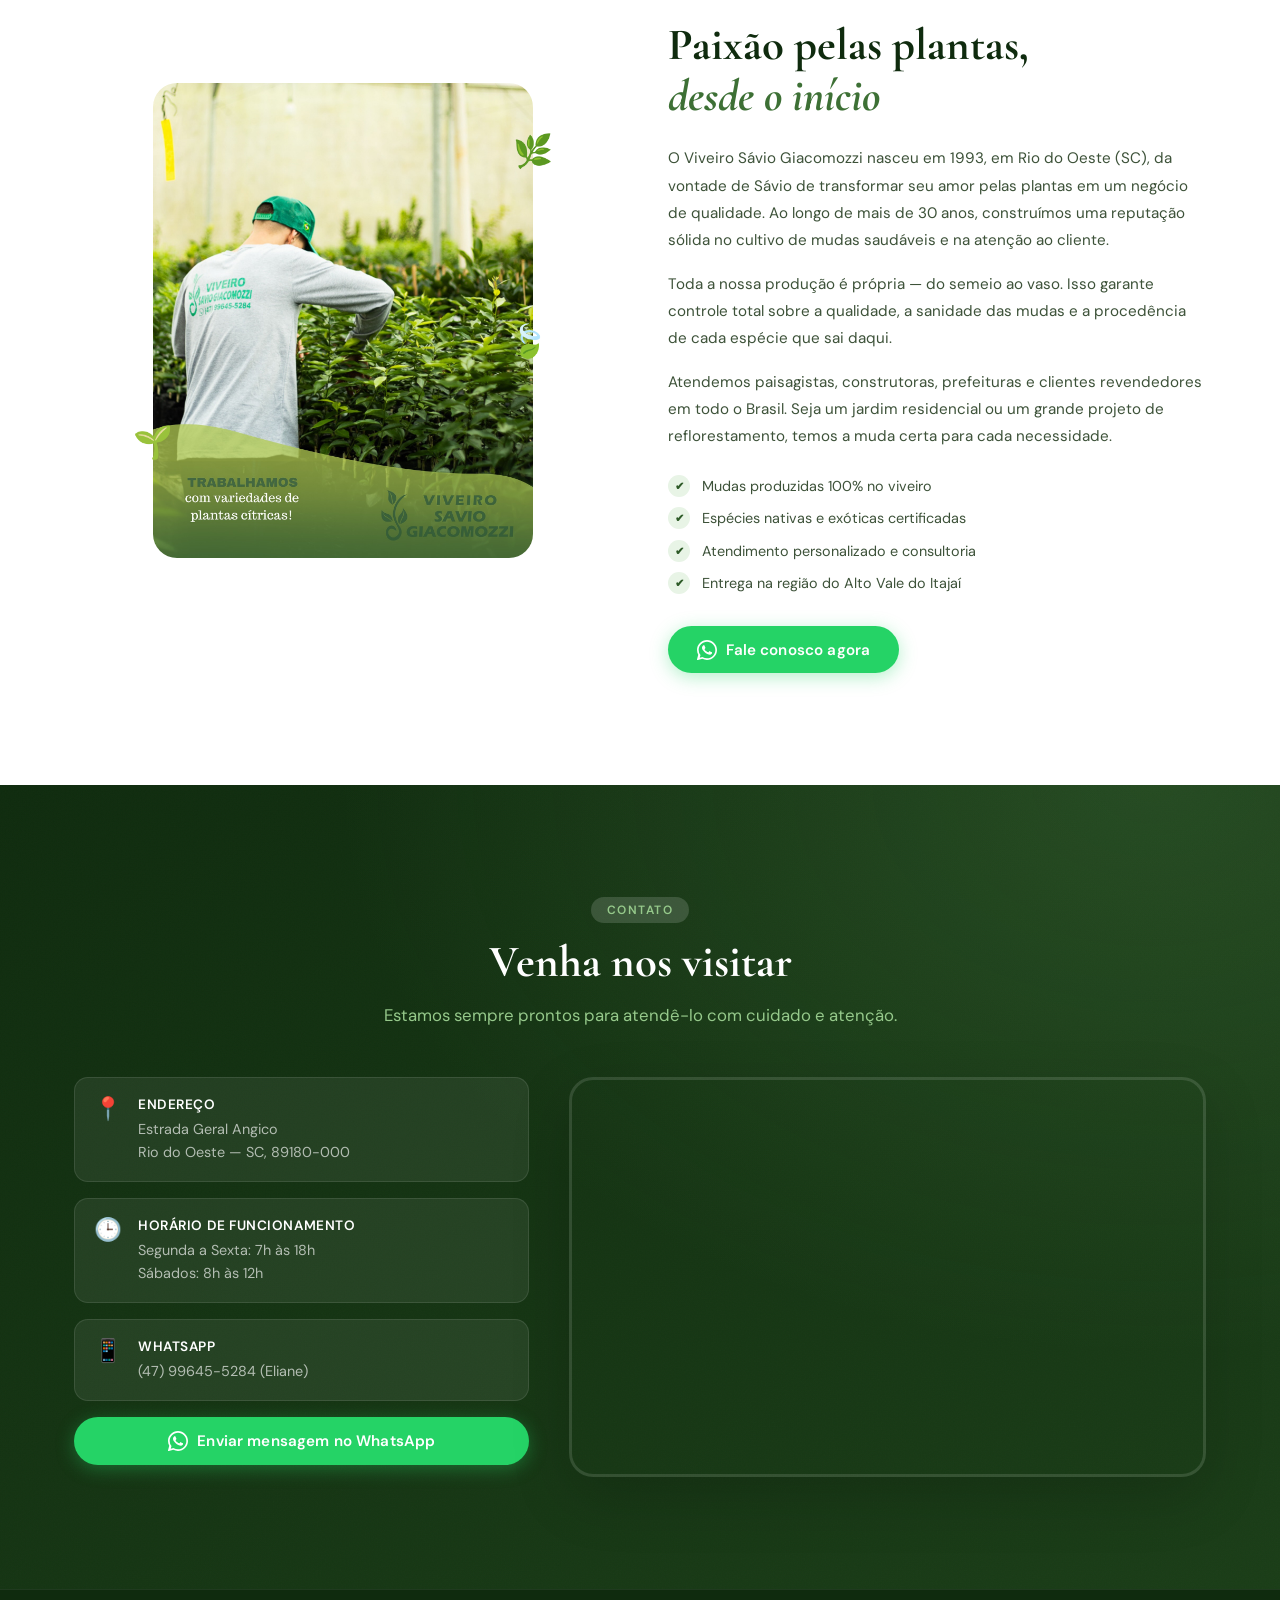
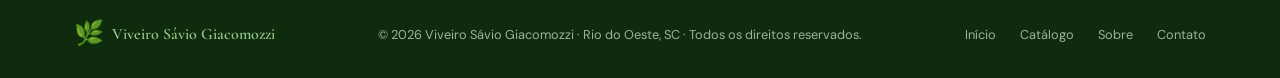
==== commit 1e87fce1: "Add files via upload" ====
--- a/index.html
+++ b/index.html
@@ -11,6 +11,7 @@
   <link rel="preconnect" href="https://fonts.gstatic.com" crossorigin />
   <link href="https://fonts.googleapis.com/css2?family=Cormorant+Garamond:ital,wght@0,400;0,600;0,700;1,400;1,600&family=DM+Sans:wght@300;400;500;600&display=swap" rel="stylesheet" />
   <link rel="icon" href="img/favicon.svg" type="image/svg+xml">
+  <link rel="icon" href="img/favicon.svg" sizes="32x32">
 </head>
 <body>
 
